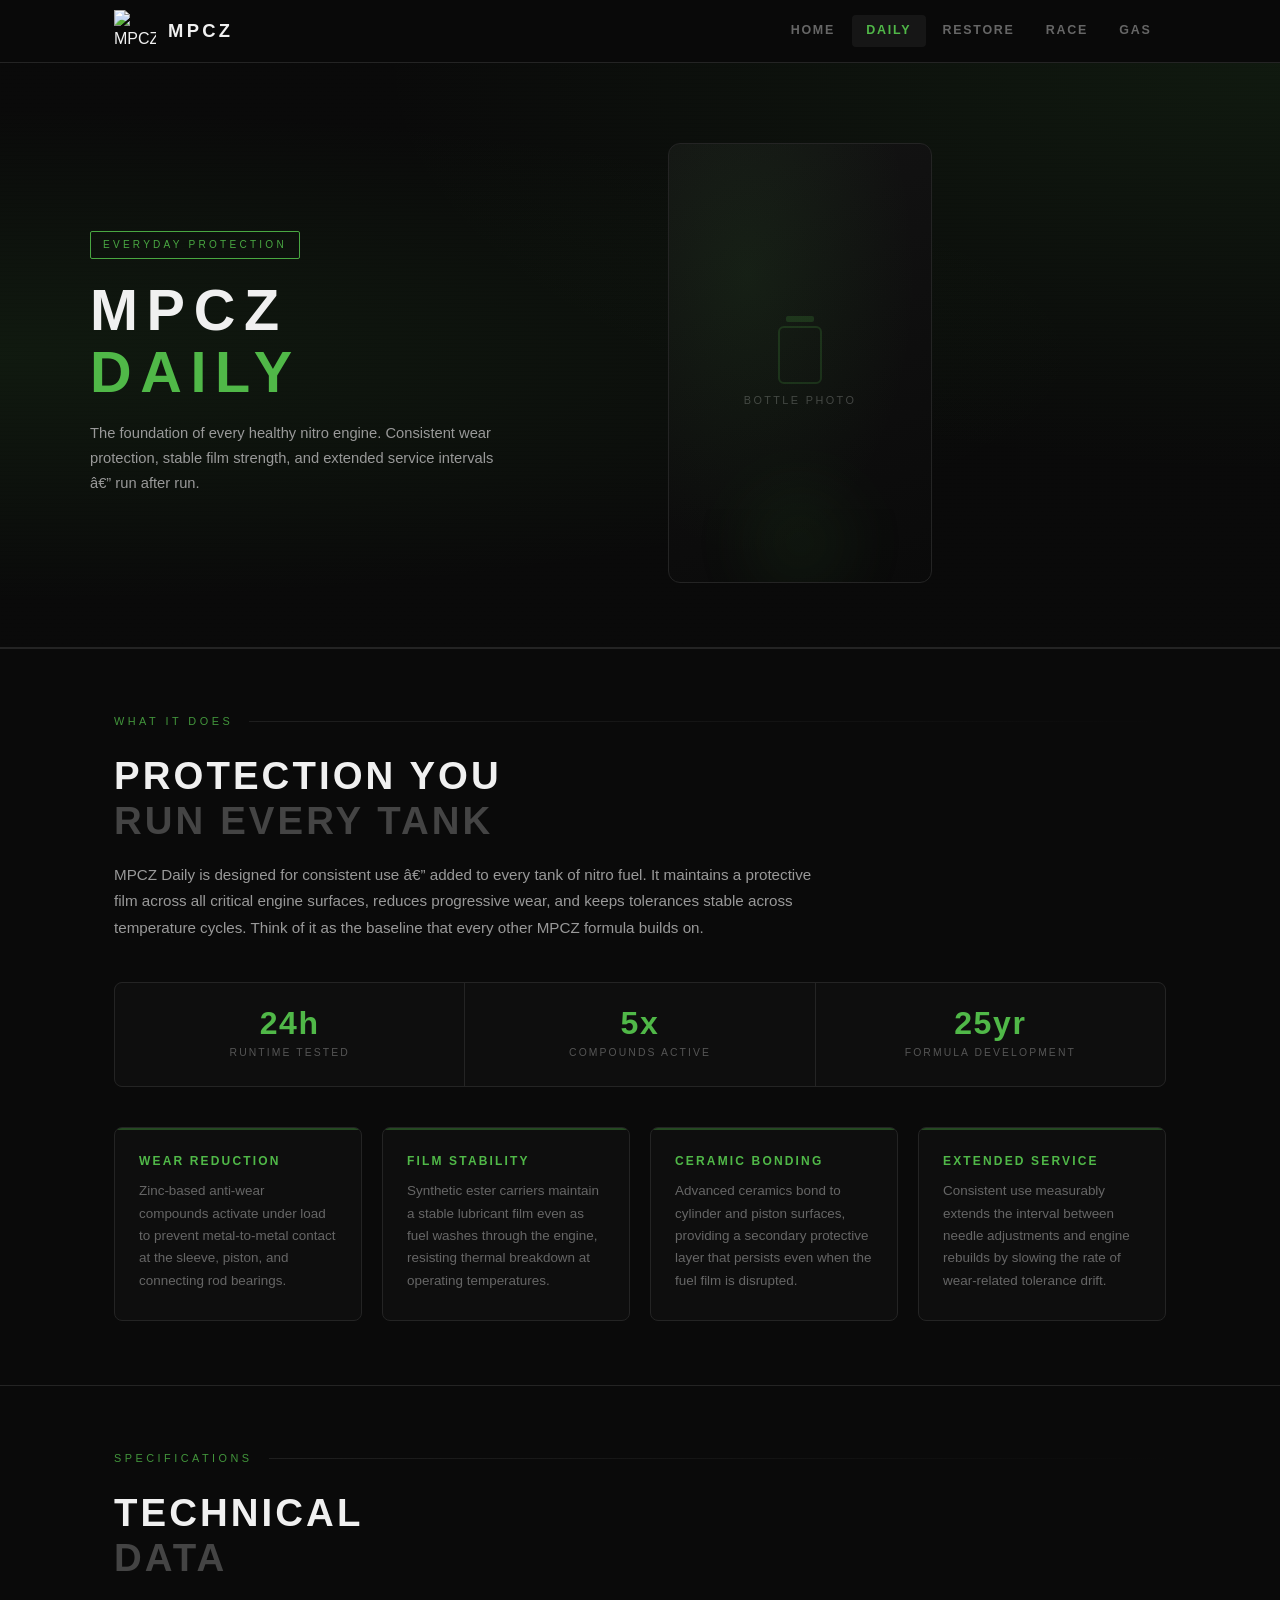
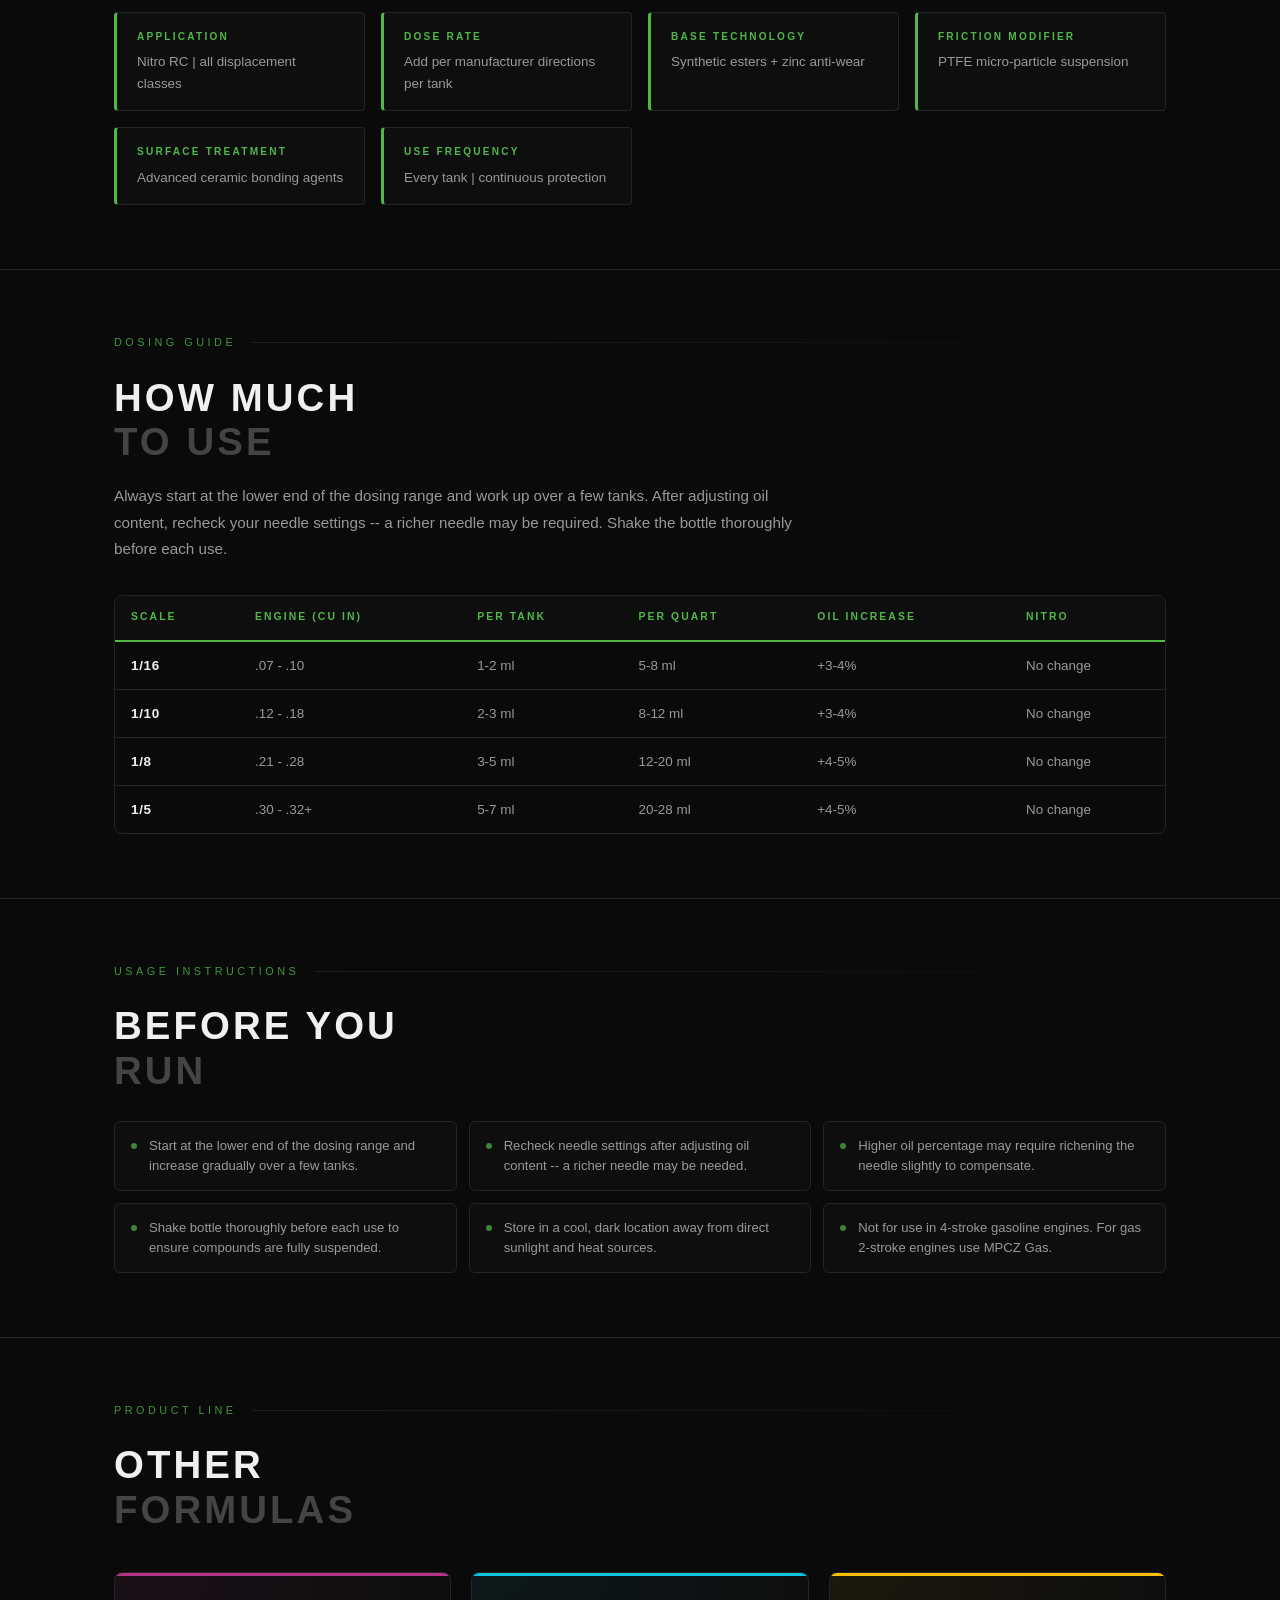
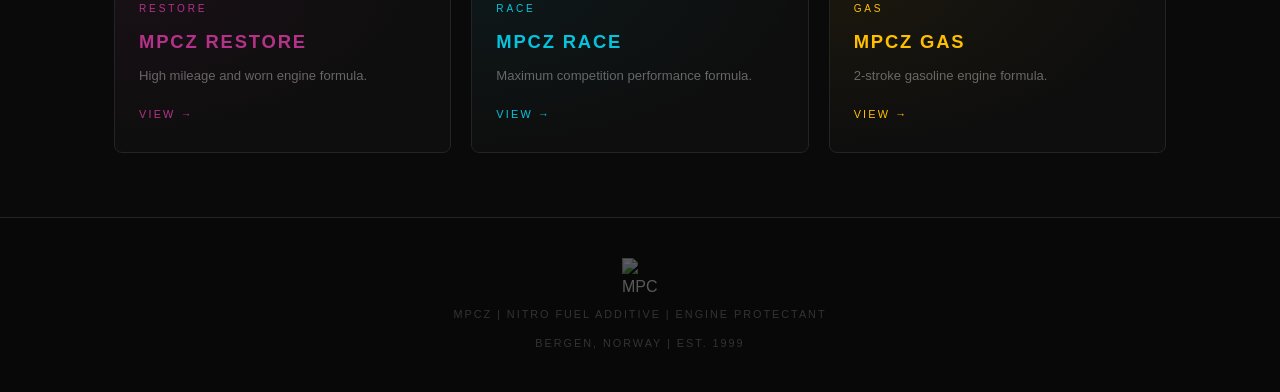
==== daily.html @ 6226c165 "Add files via upload" ====
﻿<!DOCTYPE html>
<html lang="en">
<head>
  <meta charset="UTF-8">
  <meta name="viewport" content="width=device-width, initial-scale=1.0">
  <title>MPCZ Daily | Everyday Engine Protection</title>
  <link rel="stylesheet" href="style.css">
  <style>
    :root {
      --accent: #50B848;
      --page-accent-glow: rgba(80,184,72,0.09);
    }
  </style>
</head>
<body>

<nav>
  <div class="nav-inner">
    <a class="nav-logo" href="index.html">
      <img src="logo.svg" alt="MPCZ Logo">
      <span>MPCZ</span>
    </a>
    <button class="hamburger" aria-label="Menu" onclick="this.nextElementSibling.classList.toggle('open')">
      <span></span><span></span><span></span>
    </button>
    <ul class="nav-links">
      <li><a href="index.html">Home</a></li>
      <li><a href="daily.html" class="active">Daily</a></li>
      <li><a href="restore.html">Restore</a></li>
      <li><a href="race.html">Race</a></li>
      <li><a href="gas.html">Gas</a></li>
    </ul>
  </div>
</nav>

<section class="product-hero">
  <div class="product-hero-inner">
    <div>
      <div class="product-badge">Everyday Protection</div>
      <h1>MPCZ<br><span class="name">Daily</span></h1>
      <p class="tagline">The foundation of every healthy nitro engine. Consistent wear protection, stable film strength, and extended service intervals â€” run after run.</p>
    </div>
    <div class="bottle-placeholder">
      <div class="bp-icon"></div>
      <span>Bottle Photo</span>
      <div class="bottle-glow"></div>
    </div>
  </div>
</section>

<hr class="divider">

<div class="section">
  <div class="section-title">What It Does</div>
  <h2>Protection You<br><span class="dim">Run Every Tank</span></h2>
  <p class="body-text">MPCZ Daily is designed for consistent use â€” added to every tank of nitro fuel. It maintains a protective film across all critical engine surfaces, reduces progressive wear, and keeps tolerances stable across temperature cycles. Think of it as the baseline that every other MPCZ formula builds on.</p>

  <div class="stat-row">
    <div class="stat-item">
      <div class="num">24h</div>
      <div class="label">Runtime Tested</div>
    </div>
    <div class="stat-item">
      <div class="num">5x</div>
      <div class="label">Compounds Active</div>
    </div>
    <div class="stat-item">
      <div class="num">25yr</div>
      <div class="label">Formula Development</div>
    </div>
  </div>

  <div class="feature-grid" style="margin-top:2.5rem">
    <div class="feature-item">
      <h4>Wear Reduction</h4>
      <p>Zinc-based anti-wear compounds activate under load to prevent metal-to-metal contact at the sleeve, piston, and connecting rod bearings.</p>
    </div>
    <div class="feature-item">
      <h4>Film Stability</h4>
      <p>Synthetic ester carriers maintain a stable lubricant film even as fuel washes through the engine, resisting thermal breakdown at operating temperatures.</p>
    </div>
    <div class="feature-item">
      <h4>Ceramic Bonding</h4>
      <p>Advanced ceramics bond to cylinder and piston surfaces, providing a secondary protective layer that persists even when the fuel film is disrupted.</p>
    </div>
    <div class="feature-item">
      <h4>Extended Service</h4>
      <p>Consistent use measurably extends the interval between needle adjustments and engine rebuilds by slowing the rate of wear-related tolerance drift.</p>
    </div>
  </div>
</div>

<hr class="divider">

<div class="section">
  <div class="section-title">Specifications</div>
  <h2>Technical<br><span class="dim">Data</span></h2>
  <ul class="specs-list">
    <li><strong>Application</strong>Nitro RC | all displacement classes</li>
    <li><strong>Dose Rate</strong>Add per manufacturer directions per tank</li>
    <li><strong>Base Technology</strong>Synthetic esters + zinc anti-wear</li>
    <li><strong>Friction Modifier</strong>PTFE micro-particle suspension</li>
    <li><strong>Surface Treatment</strong>Advanced ceramic bonding agents</li>
    <li><strong>Use Frequency</strong>Every tank | continuous protection</li>
  </ul>
</div>


<hr class="divider">

<!-- Dosing Guide -->
<div class="section">
  <div class="section-title">Dosing Guide</div>
  <h2>How Much<br><span class="dim">To Use</span></h2>
  <p class="body-text">Always start at the lower end of the dosing range and work up over a few tanks. After adjusting oil content, recheck your needle settings -- a richer needle may be required. Shake the bottle thoroughly before each use.</p>

  <div class="dose-table-wrap">
    <table class="dose-table">
      <thead>
        <tr>
          <th>Scale</th>
          <th>Engine (cu in)</th>
          <th>Per Tank</th>
          <th>Per Quart</th>
          <th>Oil Increase</th>
          <th>Nitro</th>
        </tr>
      </thead>
      <tbody>
        <tr><td>1/16</td><td>.07 - .10</td><td>1-2 ml</td><td>5-8 ml</td><td>+3-4%</td><td>No change</td></tr>
        <tr><td>1/10</td><td>.12 - .18</td><td>2-3 ml</td><td>8-12 ml</td><td>+3-4%</td><td>No change</td></tr>
        <tr><td>1/8</td><td>.21 - .28</td><td>3-5 ml</td><td>12-20 ml</td><td>+4-5%</td><td>No change</td></tr>
        <tr><td>1/5</td><td>.30 - .32+</td><td>5-7 ml</td><td>20-28 ml</td><td>+4-5%</td><td>No change</td></tr>
      </tbody>
    </table>
  </div>
</div>

<hr class="divider">

<!-- Usage Notes -->
<div class="section">
  <div class="section-title">Usage Instructions</div>
  <h2>Before You<br><span class="dim">Run</span></h2>
  <div class="usage-grid">
    <div class="usage-item">Start at the lower end of the dosing range and increase gradually over a few tanks.</div>
    <div class="usage-item">Recheck needle settings after adjusting oil content -- a richer needle may be needed.</div>
    <div class="usage-item">Higher oil percentage may require richening the needle slightly to compensate.</div>
    <div class="usage-item">Shake bottle thoroughly before each use to ensure compounds are fully suspended.</div>
    <div class="usage-item">Store in a cool, dark location away from direct sunlight and heat sources.</div>
    <div class="usage-item">Not for use in 4-stroke gasoline engines. For gas 2-stroke engines use MPCZ Gas.</div>
  </div>
</div>

<hr class="divider">

<div class="section">
  <div class="section-title">Product Line</div>
  <h2>Other<br><span class="dim">Formulas</span></h2>
  <div class="products-grid">
    <a class="product-card" href="restore.html" style="--card-accent:#B53289;--card-accent-glow:rgba(181,50,137,0.07);--card-accent-shadow:rgba(181,50,137,0.2)">
      <div class="product-tag">Restore</div>
      <h3>MPCZ Restore</h3>
      <p>High mileage and worn engine formula.</p>
      <div class="arrow">View &rarr;</div>
    </a>
    <a class="product-card" href="race.html" style="--card-accent:#05C3DD;--card-accent-glow:rgba(5,195,221,0.06);--card-accent-shadow:rgba(5,195,221,0.15)">
      <div class="product-tag">Race</div>
      <h3>MPCZ Race</h3>
      <p>Maximum competition performance formula.</p>
      <div class="arrow">View &rarr;</div>
    </a>
    <a class="product-card" href="gas.html" style="--card-accent:#FFBF00;--card-accent-glow:rgba(255,191,0,0.06);--card-accent-shadow:rgba(255,191,0,0.15)">
      <div class="product-tag">Gas</div>
      <h3>MPCZ Gas</h3>
      <p>2-stroke gasoline engine formula.</p>
      <div class="arrow">View &rarr;</div>
    </a>
  </div>
</div>

<footer>
  <div class="f-inner">
    <img src="logo.svg" alt="MPCZ">
    <p>MPCZ | Nitro Fuel Additive | Engine Protectant</p>
    <p>Bergen, Norway | Est. 1999</p>
  </div>
</footer>

</body>
</html>
---- style.css ----
/* MPCZ — Base Styles */
*, *::before, *::after { box-sizing: border-box; margin: 0; padding: 0; }

:root {
  --bg: #0a0a0a;
  --bg2: #111111;
  --bg3: #181818;
  --text: #f0f0f0;
  --muted: #999;
  --border: #242424;
  --accent: #f0f0f0;
}

html { scroll-behavior: smooth; }

body {
  background: var(--bg);
  color: var(--text);
  font-family: 'Arial', sans-serif;
  line-height: 1.6;
  min-height: 100vh;
}

/* NAV */
nav {
  background: rgba(10,10,10,0.95);
  border-bottom: 1px solid var(--border);
  position: sticky;
  top: 0;
  z-index: 100;
  backdrop-filter: blur(12px);
}
.nav-inner {
  max-width: 1100px;
  margin: 0 auto;
  padding: 0 1.5rem;
  display: flex;
  align-items: center;
  justify-content: space-between;
  height: 62px;
}
.nav-logo {
  display: flex;
  align-items: center;
  gap: 0.75rem;
  text-decoration: none;
  color: var(--text);
}
.nav-logo img { width: 42px; height: 42px; object-fit: contain; }
.nav-logo span {
  font-size: 1.15rem;
  font-weight: 900;
  letter-spacing: 0.18em;
  text-transform: uppercase;
}
.nav-links {
  display: flex;
  gap: 0.15rem;
  list-style: none;
}
.nav-links a {
  display: block;
  padding: 0.4rem 0.9rem;
  text-decoration: none;
  color: #666;
  font-size: 0.78rem;
  font-weight: 700;
  letter-spacing: 0.14em;
  text-transform: uppercase;
  border-radius: 4px;
  transition: color 0.2s, background 0.2s;
}
.nav-links a:hover { color: var(--text); background: #1a1a1a; }
.nav-links a.active { color: var(--accent) !important; background: rgba(255,255,255,0.05); }

/* Hamburger */
.hamburger {
  display: none;
  flex-direction: column;
  gap: 5px;
  cursor: pointer;
  background: none;
  border: none;
  padding: 0.5rem;
}
.hamburger span {
  display: block;
  width: 24px;
  height: 2px;
  background: var(--text);
  border-radius: 2px;
}

/* HERO */
.hero {
  display: flex;
  flex-direction: column;
  align-items: center;
  justify-content: center;
  text-align: center;
  padding: 6rem 1.5rem 5rem;
  position: relative;
  overflow: hidden;
}
.hero::before {
  content: '';
  position: absolute;
  inset: 0;
  background:
    radial-gradient(ellipse at 20% 50%, rgba(181,50,137,0.07) 0%, transparent 55%),
    radial-gradient(ellipse at 80% 50%, rgba(5,195,221,0.07) 0%, transparent 55%),
    radial-gradient(ellipse at 50% 100%, rgba(80,184,72,0.05) 0%, transparent 60%);
  pointer-events: none;
}
.hero-logo {
  width: 180px;
  height: 180px;
  object-fit: contain;
  margin-bottom: 2rem;
  filter: drop-shadow(0 0 30px rgba(181,50,137,0.3));
}
.hero h1 {
  font-size: clamp(2.2rem, 5vw, 3.8rem);
  font-weight: 900;
  letter-spacing: 0.2em;
  text-transform: uppercase;
  line-height: 1.1;
}
.hero h1 .accent { color: var(--accent); }
.hero p {
  max-width: 540px;
  margin-top: 1rem;
  color: var(--muted);
  font-size: 0.95rem;
  letter-spacing: 0.04em;
}
.hero-sub {
  margin-top: 0.5rem;
  font-size: 0.72rem;
  letter-spacing: 0.28em;
  text-transform: uppercase;
  color: #555;
}

/* SECTIONS */
.section {
  max-width: 1100px;
  margin: 0 auto;
  padding: 4rem 1.5rem;
}
.section-title {
  font-size: 0.68rem;
  letter-spacing: 0.32em;
  text-transform: uppercase;
  color: var(--accent);
  margin-bottom: 1.5rem;
  display: flex;
  align-items: center;
  gap: 1rem;
  opacity: 0.8;
}
.section-title::after {
  content: '';
  flex: 1;
  height: 1px;
  background: linear-gradient(to right, var(--border), transparent);
}
h2 {
  font-size: clamp(1.6rem, 3vw, 2.4rem);
  font-weight: 900;
  letter-spacing: 0.08em;
  text-transform: uppercase;
  line-height: 1.15;
}
h2 .dim { color: #444; }
.body-text {
  color: var(--muted);
  margin-top: 1.2rem;
  max-width: 700px;
  font-size: 0.95rem;
  line-height: 1.75;
}

/* BRAND STORY */
.story-grid {
  display: grid;
  grid-template-columns: 1fr 1fr;
  gap: 1.25rem;
  margin-top: 2.5rem;
}
.story-card {
  background: #0e0e0e;
  border: 1px solid var(--border);
  border-radius: 8px;
  padding: 1.75rem;
  position: relative;
  overflow: hidden;
}
.story-card::before {
  content: '';
  position: absolute;
  top: 0; left: 0; right: 0;
  height: 2px;
  background: linear-gradient(to right, var(--accent), transparent);
  opacity: 0.5;
}
.story-card h3 {
  font-size: 0.72rem;
  letter-spacing: 0.22em;
  text-transform: uppercase;
  color: var(--accent);
  margin-bottom: 0.85rem;
}
.story-card p {
  color: var(--muted);
  font-size: 0.88rem;
  line-height: 1.72;
}

/* STORY CARD — wide photo variant */
.story-card--wide {
  grid-column: 1 / -1;
}
.story-card--photo {
  display: flex;
  gap: 2rem;
  align-items: center;
  padding: 0;
  overflow: hidden;
}
.story-card--photo .story-card-text {
  flex: 1;
  padding: 1.75rem;
}
.story-card--photo .story-card-text h3 {
  font-size: 0.72rem;
  letter-spacing: 0.22em;
  text-transform: uppercase;
  color: var(--accent);
  margin-bottom: 0.85rem;
}
.story-card--photo .story-card-text p {
  color: var(--muted);
  font-size: 0.88rem;
  line-height: 1.72;
}
.story-card--photo .story-card-img {
  flex: 0 0 340px;
  max-width: 340px;
  align-self: stretch;
}
.story-card--photo .story-card-img img {
  width: 100%;
  height: 100%;
  object-fit: cover;
  display: block;
}
@media (max-width: 768px) {
  .story-card--photo {
    flex-direction: column;
  }
  .story-card--photo .story-card-img {
    flex: none;
    width: 100%;
    max-width: 100%;
    height: 220px;
  }
}

/* PRODUCTS GRID (home) */
.products-grid {
  display: grid;
  grid-template-columns: repeat(auto-fit, minmax(230px, 1fr));
  gap: 1.25rem;
  margin-top: 2.5rem;
}
.product-card {
  background: #0e0e0e;
  border: 1px solid var(--border);
  border-radius: 8px;
  padding: 1.75rem 1.5rem;
  text-decoration: none;
  color: var(--text);
  transition: border-color 0.25s, transform 0.25s, box-shadow 0.25s;
  display: block;
  position: relative;
  overflow: hidden;
}
.product-card::before {
  content: '';
  position: absolute;
  top: 0; left: 0; right: 0;
  height: 3px;
  background: var(--card-accent, #333);
  transition: height 0.2s;
}
.product-card::after {
  content: '';
  position: absolute;
  inset: 0;
  background: radial-gradient(ellipse at top left, var(--card-accent-glow, rgba(255,255,255,0.02)), transparent 70%);
  pointer-events: none;
}
.product-card:hover {
  transform: translateY(-4px);
  border-color: var(--card-accent, #333);
  box-shadow: 0 8px 32px var(--card-accent-shadow, rgba(0,0,0,0.5));
}
.product-card:hover::before { height: 4px; }
.product-tag {
  font-size: 0.63rem;
  letter-spacing: 0.28em;
  text-transform: uppercase;
  color: var(--card-accent, #888);
  margin-bottom: 0.6rem;
}
.product-card h3 {
  font-size: 1.15rem;
  font-weight: 900;
  letter-spacing: 0.1em;
  text-transform: uppercase;
  color: var(--card-accent, var(--text));
}
.product-card p {
  margin-top: 0.6rem;
  font-size: 0.82rem;
  color: #666;
  line-height: 1.58;
}
.product-card .arrow {
  margin-top: 1.25rem;
  font-size: 0.68rem;
  letter-spacing: 0.2em;
  text-transform: uppercase;
  color: var(--card-accent, #555);
}

/* TECH SPECS */
.specs-list {
  list-style: none;
  margin-top: 2rem;
  display: grid;
  grid-template-columns: repeat(auto-fit, minmax(200px, 1fr));
  gap: 1rem;
}
.specs-list li {
  background: #0e0e0e;
  border: 1px solid var(--border);
  border-left: 3px solid var(--accent);
  border-radius: 4px;
  padding: 1rem 1.25rem;
  font-size: 0.84rem;
  color: var(--muted);
  line-height: 1.6;
}
.specs-list li strong {
  display: block;
  font-size: 0.63rem;
  letter-spacing: 0.22em;
  text-transform: uppercase;
  color: var(--accent);
  margin-bottom: 0.4rem;
}

/* PRODUCT PAGE HERO */
.product-hero {
  padding: 5rem 1.5rem 4rem;
  position: relative;
  overflow: hidden;
  border-bottom: 1px solid var(--border);
}
.product-hero::before {
  content: '';
  position: absolute;
  inset: 0;
  background:
    radial-gradient(ellipse at 0% 50%, var(--page-accent-glow, rgba(255,255,255,0.03)) 0%, transparent 60%),
    radial-gradient(ellipse at 100% 0%, var(--page-accent-glow, rgba(255,255,255,0.02)) 0%, transparent 50%);
  pointer-events: none;
}
/* Horizontal scanline texture */
.product-hero::after {
  content: '';
  position: absolute;
  inset: 0;
  background-image: repeating-linear-gradient(
    0deg,
    transparent,
    transparent 3px,
    rgba(0,0,0,0.15) 3px,
    rgba(0,0,0,0.15) 4px
  );
  pointer-events: none;
  opacity: 0.4;
}
.product-hero-inner {
  max-width: 1100px;
  margin: 0 auto;
  display: grid;
  grid-template-columns: 1fr 1fr;
  gap: 3.5rem;
  align-items: center;
  position: relative;
  z-index: 1;
}
.product-badge {
  display: inline-block;
  font-size: 0.63rem;
  letter-spacing: 0.32em;
  text-transform: uppercase;
  color: var(--accent);
  border: 1px solid var(--accent);
  border-radius: 2px;
  padding: 0.3rem 0.75rem;
  margin-bottom: 1.25rem;
  opacity: 0.9;
}
.product-hero h1 {
  font-size: clamp(2.2rem, 4.5vw, 3.6rem);
  font-weight: 900;
  letter-spacing: 0.15em;
  text-transform: uppercase;
  line-height: 1.08;
}
.product-hero h1 .name { color: var(--accent); }
.product-hero .tagline {
  margin-top: 1.1rem;
  font-size: 0.92rem;
  color: var(--muted);
  max-width: 420px;
  line-height: 1.7;
}

/* BOTTLE PLACEHOLDER */
.bottle-placeholder {
  aspect-ratio: 3/5;
  max-height: 440px;
  background: linear-gradient(160deg, #131313 0%, #0a0a0a 100%);
  border: 1px solid var(--border);
  border-radius: 12px;
  display: flex;
  flex-direction: column;
  align-items: center;
  justify-content: center;
  gap: 0.75rem;
  color: #444;
  font-size: 0.68rem;
  letter-spacing: 0.22em;
  text-transform: uppercase;
  position: relative;
  overflow: hidden;
}
.bottle-placeholder::before {
  content: '';
  position: absolute;
  inset: 0;
  background: radial-gradient(ellipse at 30% 30%, var(--page-accent-glow, rgba(255,255,255,0.03)), transparent 65%);
}
.bottle-placeholder .bp-icon {
  width: 64px;
  height: 64px;
  opacity: 0.18;
  position: relative;
}
.bottle-placeholder .bp-icon::before {
  content: '';
  display: block;
  width: 28px;
  height: 6px;
  background: var(--accent);
  border-radius: 2px;
  margin: 0 auto 4px;
}
.bottle-placeholder .bp-icon::after {
  content: '';
  display: block;
  width: 44px;
  height: 58px;
  border: 2px solid var(--accent);
  border-radius: 6px;
  margin: 0 auto;
}
.bottle-glow {
  position: absolute;
  bottom: -20px;
  left: 50%;
  transform: translateX(-50%);
  width: 120px;
  height: 120px;
  border-radius: 50%;
  background: var(--accent);
  opacity: 0.06;
  filter: blur(30px);
}

/* FEATURE GRID */
.feature-grid {
  display: grid;
  grid-template-columns: repeat(auto-fit, minmax(240px, 1fr));
  gap: 1.25rem;
  margin-top: 2rem;
}
.feature-item {
  background: #0e0e0e;
  border: 1px solid var(--border);
  border-radius: 8px;
  padding: 1.5rem 1.5rem 1.75rem;
  position: relative;
  overflow: hidden;
  transition: border-color 0.2s;
}
.feature-item:hover { border-color: var(--accent); }
.feature-item::before {
  content: '';
  position: absolute;
  top: 0; left: 0; right: 0;
  height: 2px;
  background: var(--accent);
  opacity: 0.35;
}
.feature-item h4 {
  font-size: 0.75rem;
  font-weight: 700;
  letter-spacing: 0.18em;
  text-transform: uppercase;
  margin-bottom: 0.6rem;
  color: var(--accent);
}
.feature-item p {
  font-size: 0.84rem;
  color: #666;
  line-height: 1.66;
}

/* STAT ROW */
.stat-row {
  display: grid;
  grid-template-columns: repeat(3, 1fr);
  gap: 1px;
  background: var(--border);
  border: 1px solid var(--border);
  border-radius: 8px;
  overflow: hidden;
  margin-top: 2.5rem;
}
.stat-item {
  background: #0e0e0e;
  padding: 1.5rem;
  text-align: center;
}
.stat-item .num {
  font-size: 2rem;
  font-weight: 900;
  letter-spacing: 0.05em;
  color: var(--accent);
  line-height: 1;
}
.stat-item .label {
  font-size: 0.65rem;
  letter-spacing: 0.2em;
  text-transform: uppercase;
  color: #555;
  margin-top: 0.4rem;
}

/* DOSING TABLE */
.dose-table-wrap {
  overflow-x: auto;
  margin-top: 2rem;
  border: 1px solid var(--border);
  border-radius: 8px;
}
.dose-table {
  width: 100%;
  border-collapse: collapse;
  font-size: 0.84rem;
  min-width: 520px;
}
.dose-table thead tr {
  background: #0e0e0e;
  border-bottom: 2px solid var(--accent);
}
.dose-table thead th {
  padding: 0.85rem 1rem;
  text-align: left;
  font-size: 0.65rem;
  letter-spacing: 0.2em;
  text-transform: uppercase;
  color: var(--accent);
  font-weight: 700;
  white-space: nowrap;
}
.dose-table tbody tr {
  border-bottom: 1px solid var(--border);
  transition: background 0.15s;
}
.dose-table tbody tr:last-child { border-bottom: none; }
.dose-table tbody tr:hover { background: #111; }
.dose-table tbody td {
  padding: 0.8rem 1rem;
  color: var(--muted);
  white-space: nowrap;
}
.dose-table tbody td:first-child {
  color: var(--text);
  font-weight: 700;
  letter-spacing: 0.05em;
}
.dose-table .tag-pill {
  display: inline-block;
  font-size: 0.63rem;
  letter-spacing: 0.15em;
  text-transform: uppercase;
  padding: 0.15rem 0.5rem;
  border-radius: 2px;
  border: 1px solid currentColor;
  color: var(--accent);
  opacity: 0.8;
}

/* USAGE NOTES */
.usage-grid {
  display: grid;
  grid-template-columns: repeat(auto-fit, minmax(260px, 1fr));
  gap: 0.75rem;
  margin-top: 1.75rem;
}
.usage-item {
  display: flex;
  align-items: flex-start;
  gap: 0.75rem;
  background: #0e0e0e;
  border: 1px solid var(--border);
  border-radius: 6px;
  padding: 0.9rem 1rem;
  font-size: 0.82rem;
  color: var(--muted);
  line-height: 1.5;
}
.usage-item::before {
  content: '';
  display: block;
  width: 6px;
  height: 6px;
  min-width: 6px;
  border-radius: 50%;
  background: var(--accent);
  margin-top: 0.4rem;
  opacity: 0.7;
}

/* DIVIDER */
.divider {
  border: none;
  border-top: 1px solid var(--border);
  margin: 0;
}

/* FOOTER */
footer {
  border-top: 1px solid var(--border);
  padding: 2.5rem 1.5rem;
  text-align: center;
  background: #080808;
}
footer .f-inner {
  max-width: 1100px;
  margin: 0 auto;
  display: flex;
  flex-direction: column;
  align-items: center;
  gap: 0.75rem;
}
footer img { width: 36px; height: 36px; object-fit: contain; opacity: 0.35; }
footer p {
  font-size: 0.68rem;
  letter-spacing: 0.18em;
  text-transform: uppercase;
  color: #333;
}

/* RESPONSIVE */
@media (max-width: 768px) {
  .hamburger { display: flex; }
  .nav-links {
    display: none;
    position: absolute;
    top: 62px;
    left: 0; right: 0;
    background: rgba(10,10,10,0.98);
    border-bottom: 1px solid var(--border);
    flex-direction: column;
    padding: 1rem;
    gap: 0.25rem;
  }
  .nav-links.open { display: flex; }
  .nav-links a { padding: 0.7rem 1rem; }
  .story-grid { grid-template-columns: 1fr; }
  .product-hero-inner { grid-template-columns: 1fr; }
  .bottle-placeholder { max-height: 260px; order: -1; aspect-ratio: 2/1; }
  .stat-row { grid-template-columns: 1fr; }
}
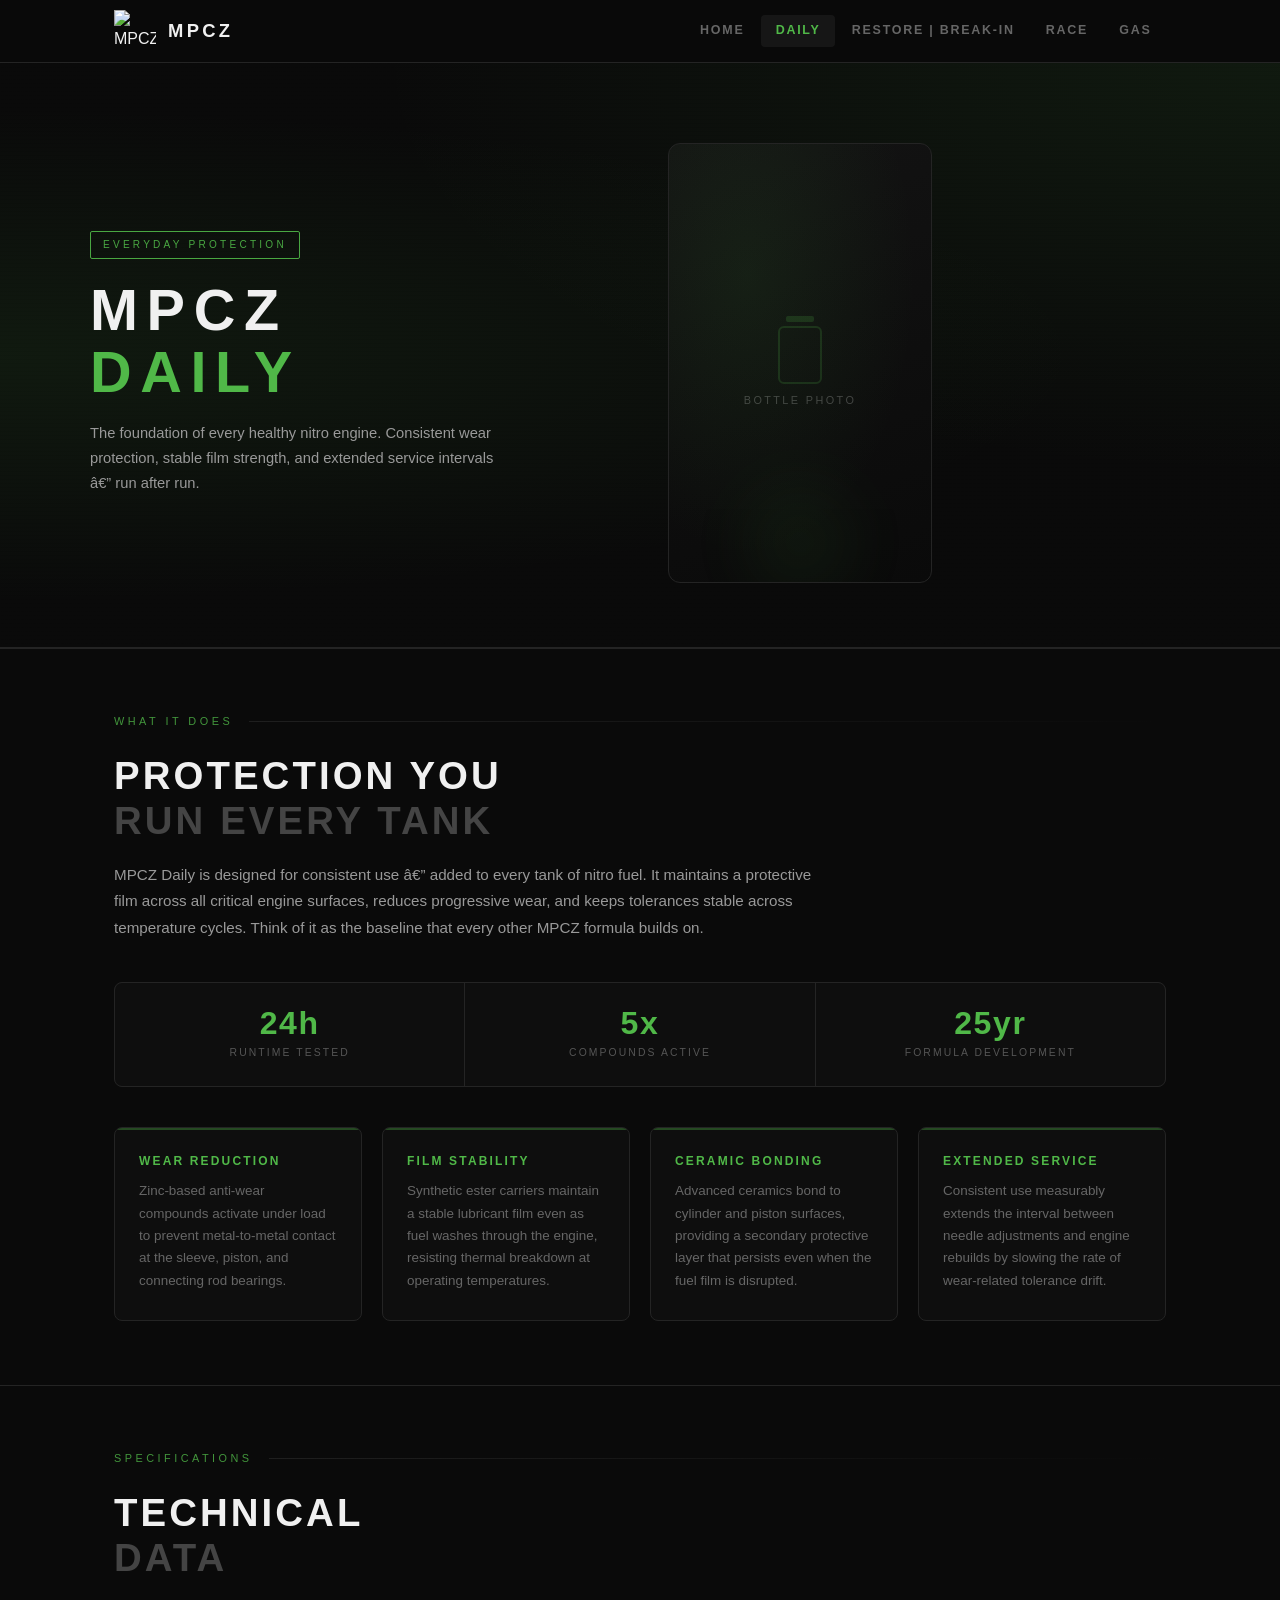
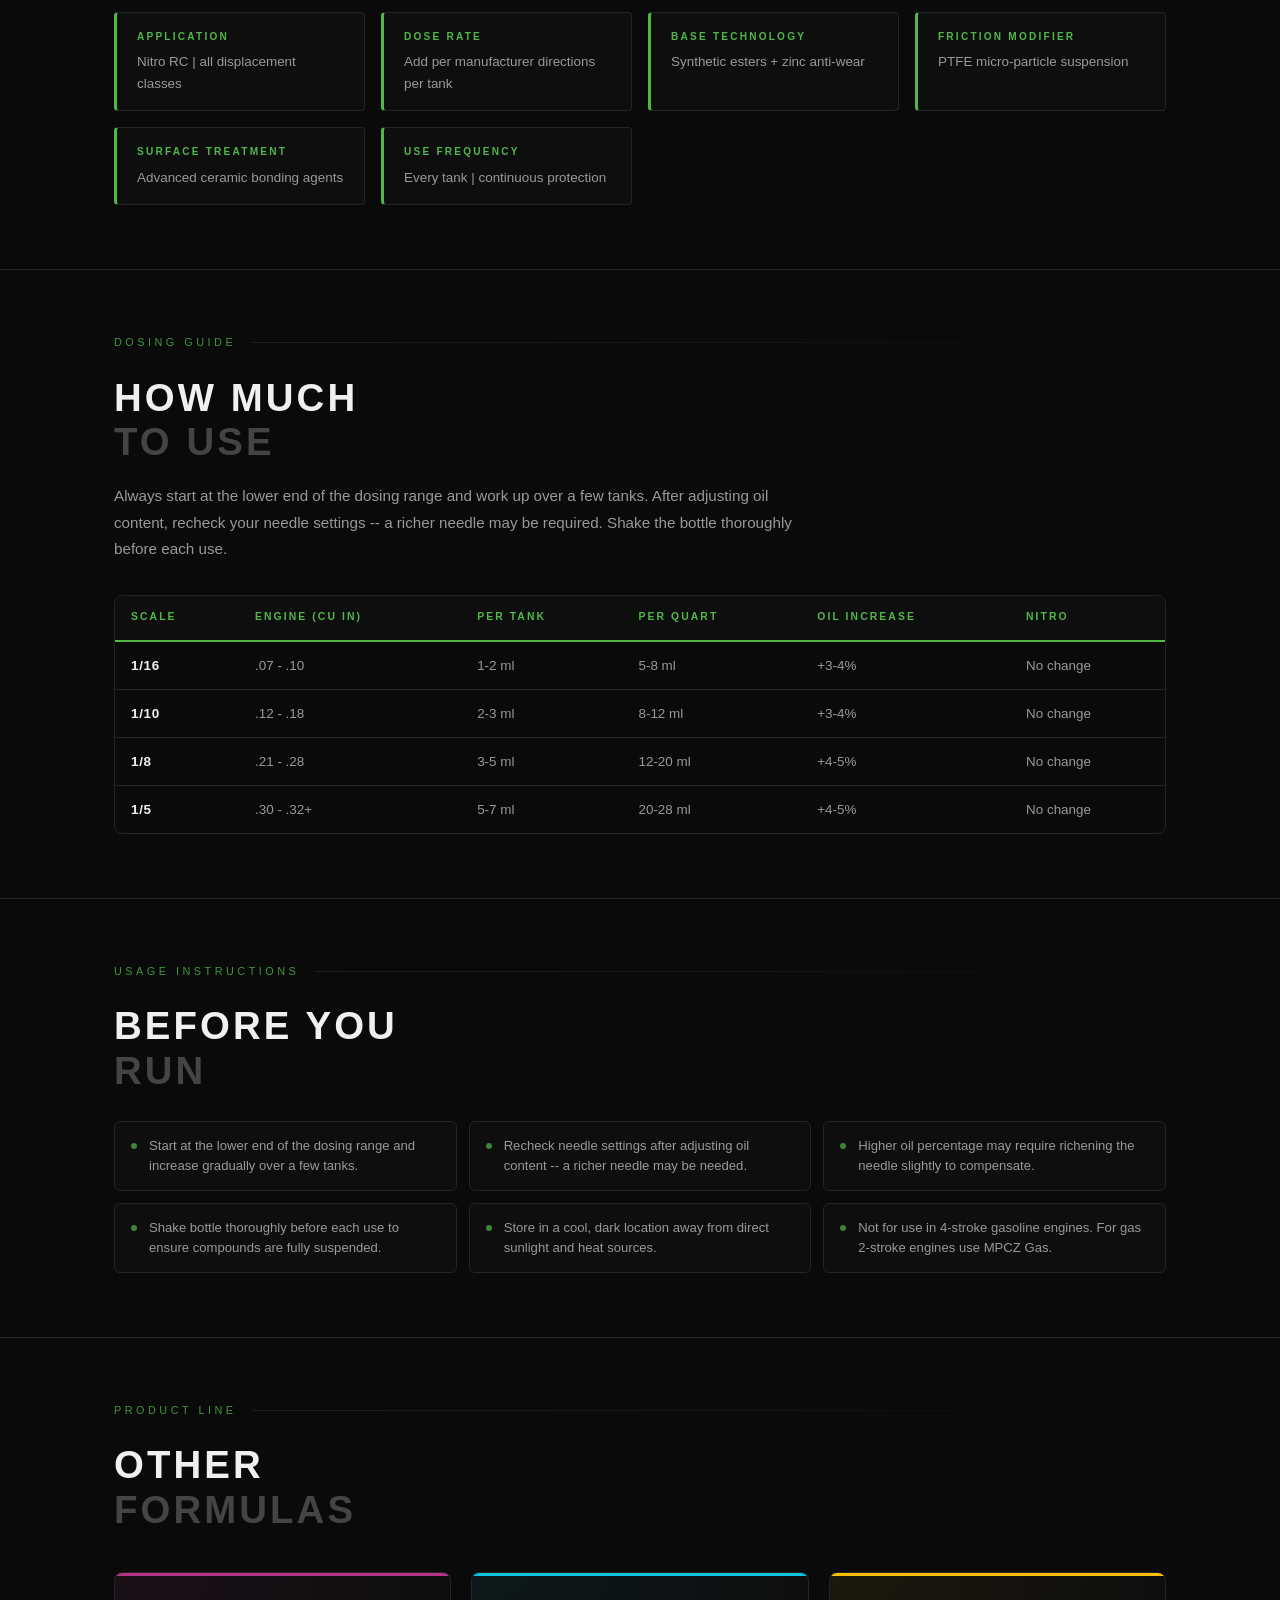
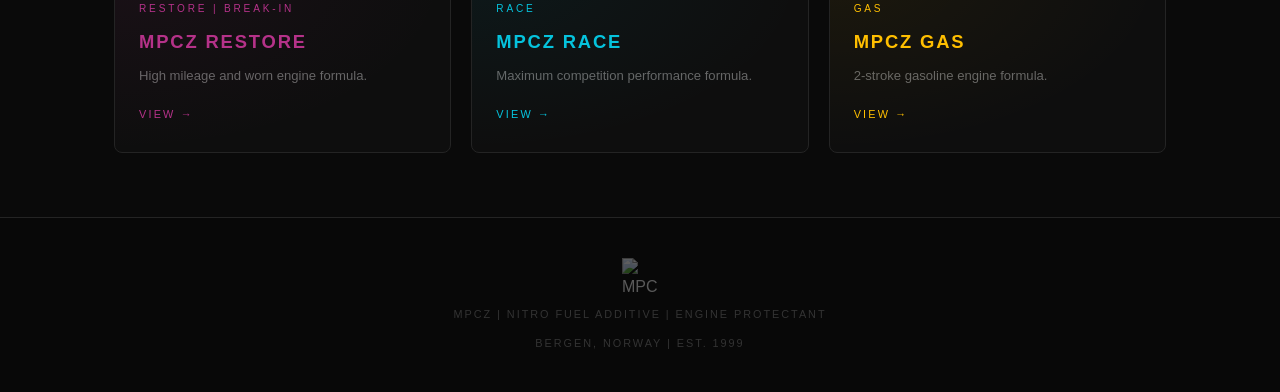
==== commit 83603dac: "Add files via upload" ====
--- a/daily.html
+++ b/daily.html
@@ -26,7 +26,7 @@
     <ul class="nav-links">
       <li><a href="index.html">Home</a></li>
       <li><a href="daily.html" class="active">Daily</a></li>
-      <li><a href="restore.html">Restore</a></li>
+      <li><a href="restore.html">Restore | Break-In</a></li>
       <li><a href="race.html">Race</a></li>
       <li><a href="gas.html">Gas</a></li>
     </ul>
@@ -159,7 +159,7 @@
   <h2>Other<br><span class="dim">Formulas</span></h2>
   <div class="products-grid">
     <a class="product-card" href="restore.html" style="--card-accent:#B53289;--card-accent-glow:rgba(181,50,137,0.07);--card-accent-shadow:rgba(181,50,137,0.2)">
-      <div class="product-tag">Restore</div>
+      <div class="product-tag">Restore | Break-In</div>
       <h3>MPCZ Restore</h3>
       <p>High mileage and worn engine formula.</p>
       <div class="arrow">View &rarr;</div>
@@ -189,6 +189,6 @@
 
 </body>
 </html>
-
-
-
+
+
+
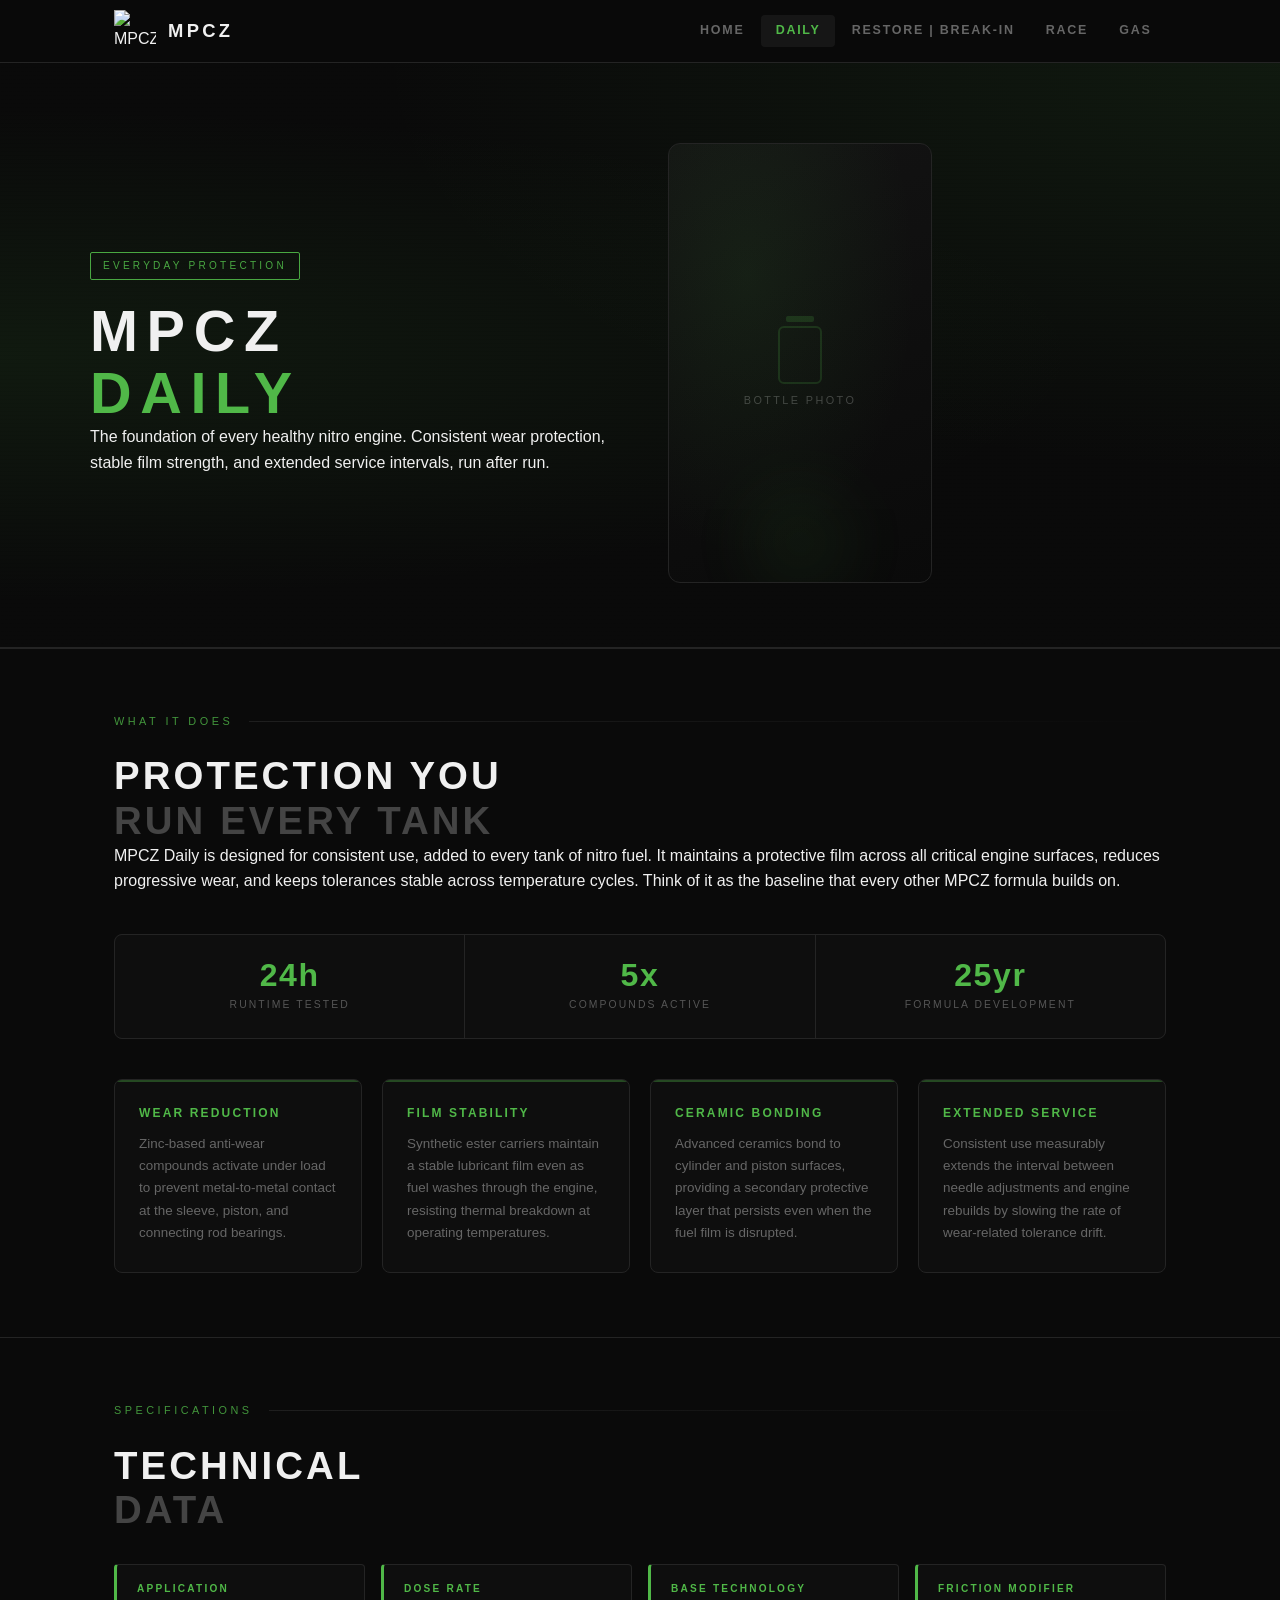
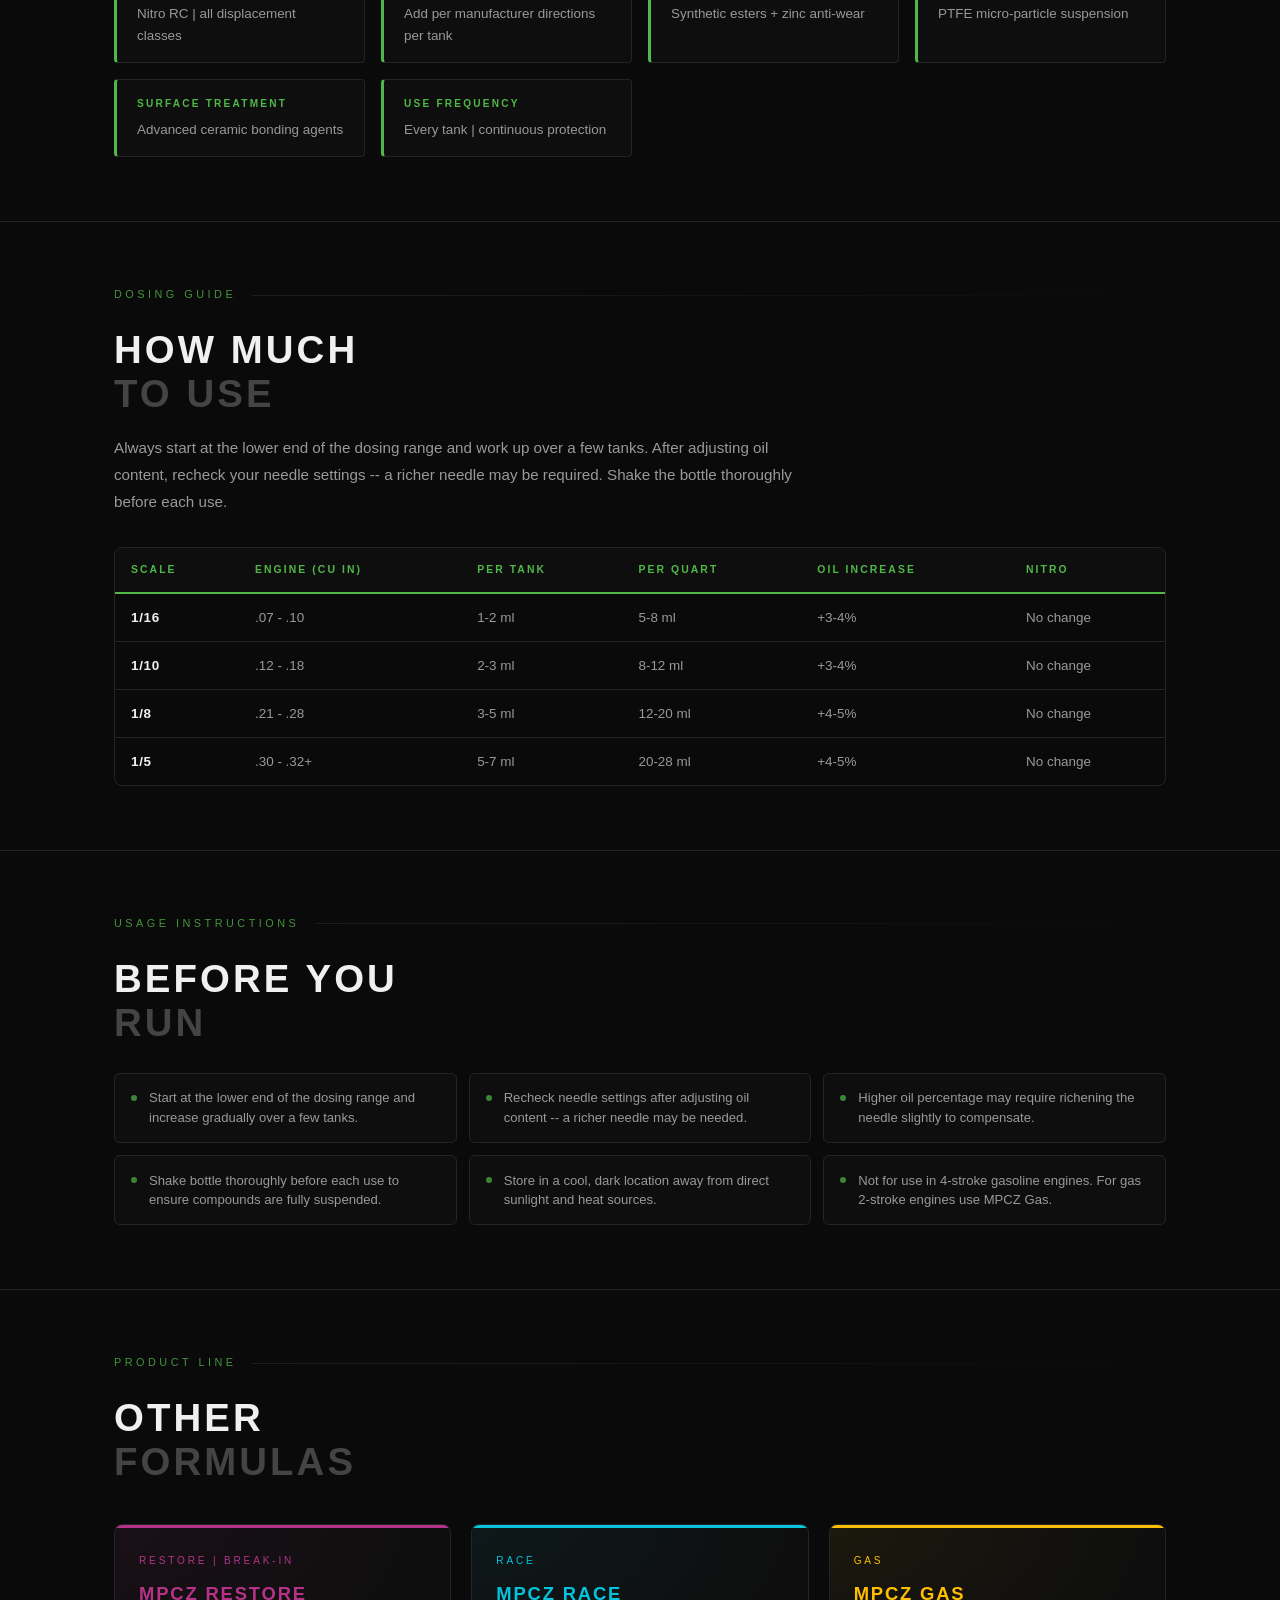
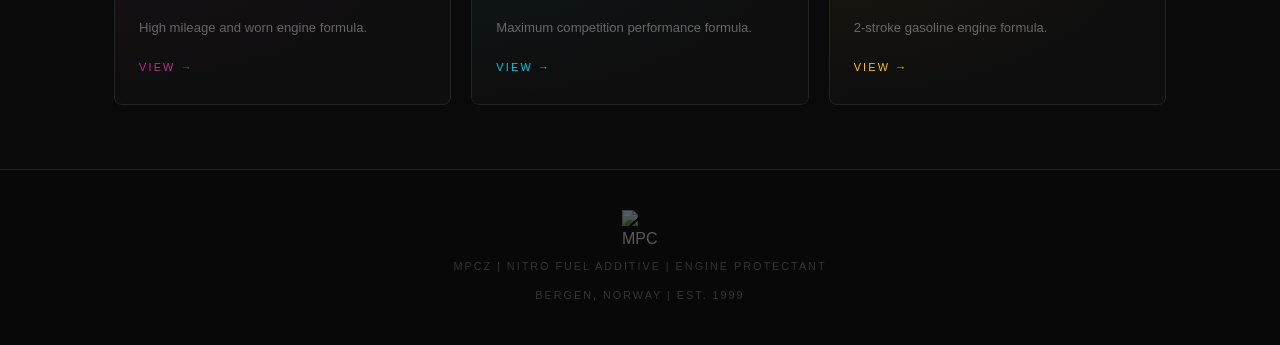
==== commit b368d3ee: "Add files via upload" ====
--- a/daily.html
+++ b/daily.html
@@ -38,7 +38,7 @@
     <div>
       <div class="product-badge">Everyday Protection</div>
       <h1>MPCZ<br><span class="name">Daily</span></h1>
-      <p class="tagline">The foundation of every healthy nitro engine. Consistent wear protection, stable film strength, and extended service intervals â€” run after run.</p>
+      <p class=”tagline”>The foundation of every healthy nitro engine. Consistent wear protection, stable film strength, and extended service intervals, run after run.</p>
     </div>
     <div class="bottle-placeholder">
       <div class="bp-icon"></div>
@@ -53,7 +53,7 @@
 <div class="section">
   <div class="section-title">What It Does</div>
   <h2>Protection You<br><span class="dim">Run Every Tank</span></h2>
-  <p class="body-text">MPCZ Daily is designed for consistent use â€” added to every tank of nitro fuel. It maintains a protective film across all critical engine surfaces, reduces progressive wear, and keeps tolerances stable across temperature cycles. Think of it as the baseline that every other MPCZ formula builds on.</p>
+  <p class=”body-text”>MPCZ Daily is designed for consistent use, added to every tank of nitro fuel. It maintains a protective film across all critical engine surfaces, reduces progressive wear, and keeps tolerances stable across temperature cycles. Think of it as the baseline that every other MPCZ formula builds on.</p>
 
   <div class="stat-row">
     <div class="stat-item">
--- a/style.css
+++ b/style.css
@@ -263,7 +263,14 @@
     flex: none;
     width: 100%;
     max-width: 100%;
-    height: 220px;
+    height: auto;
+    aspect-ratio: 16 / 9;
+  }
+  .story-card--photo .story-card-img img {
+    width: 100%;
+    height: 100%;
+    object-fit: cover;
+    object-position: center;
   }
 }
 
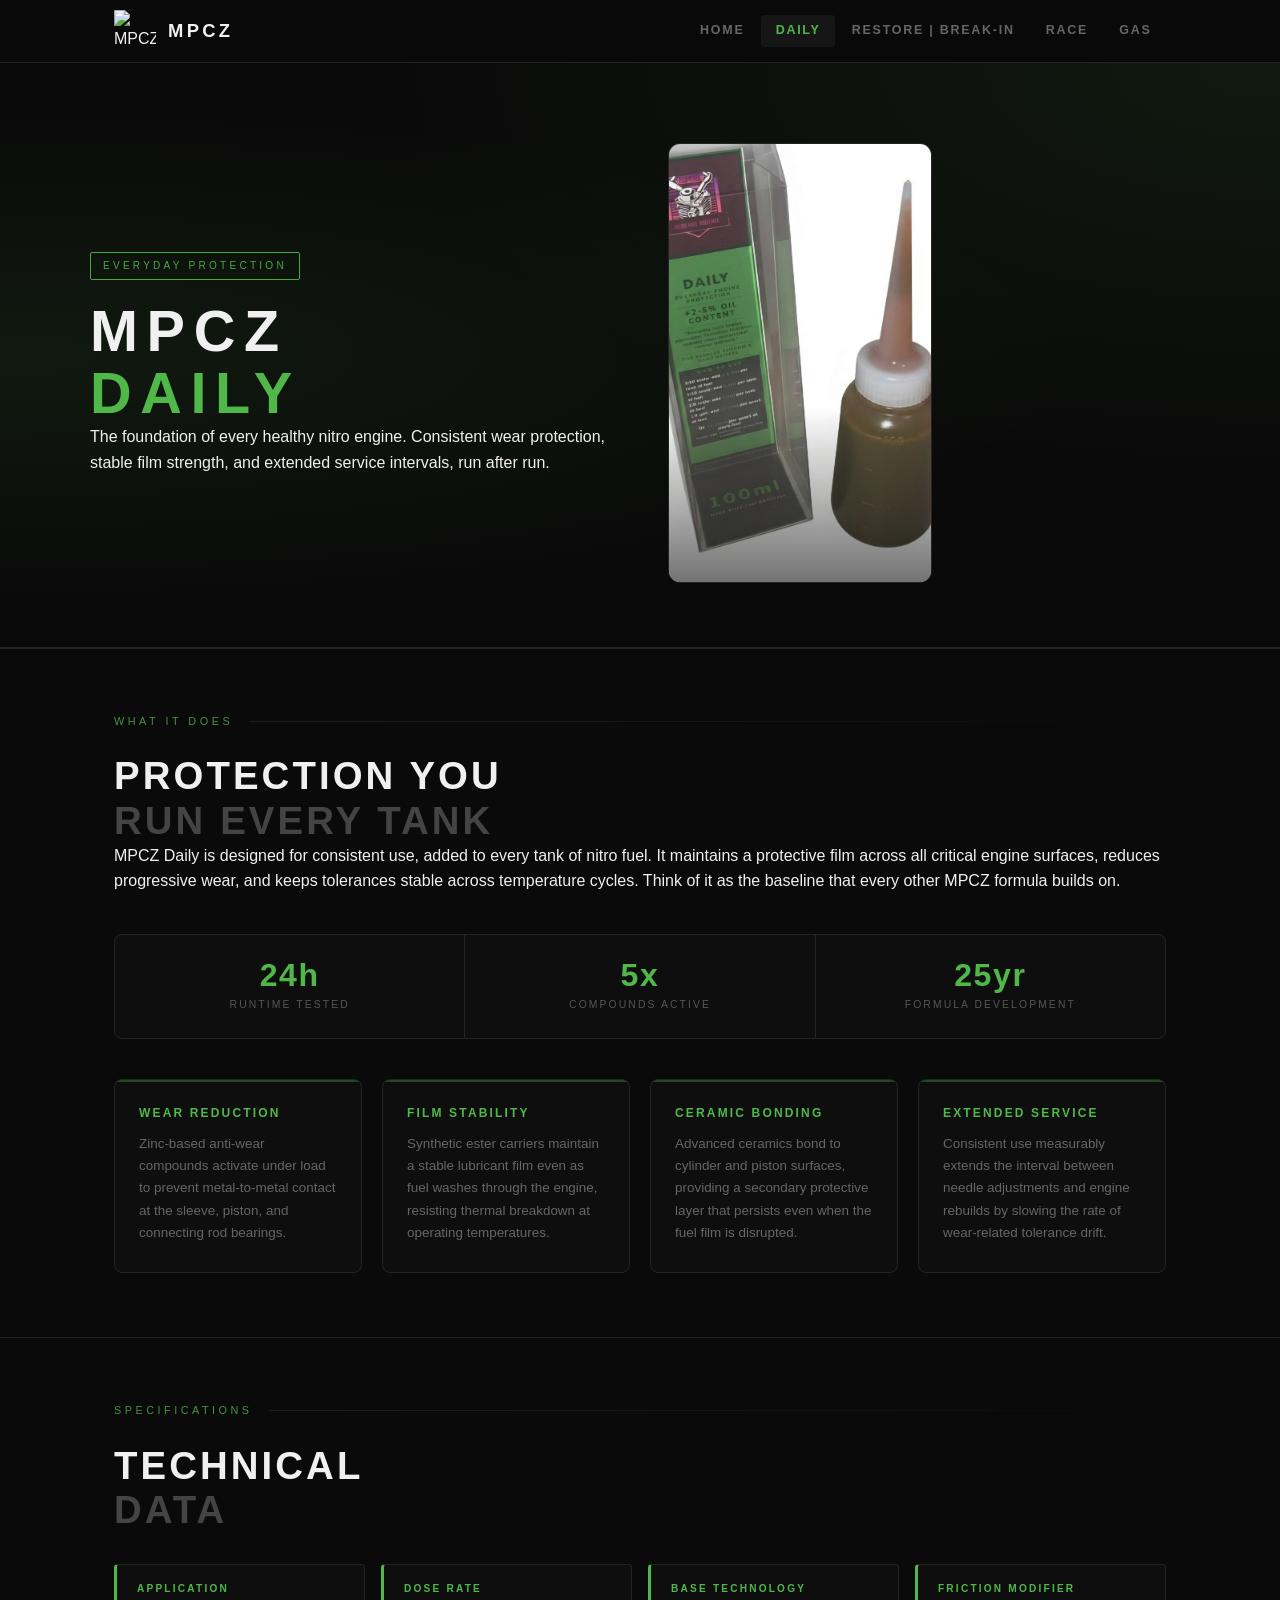
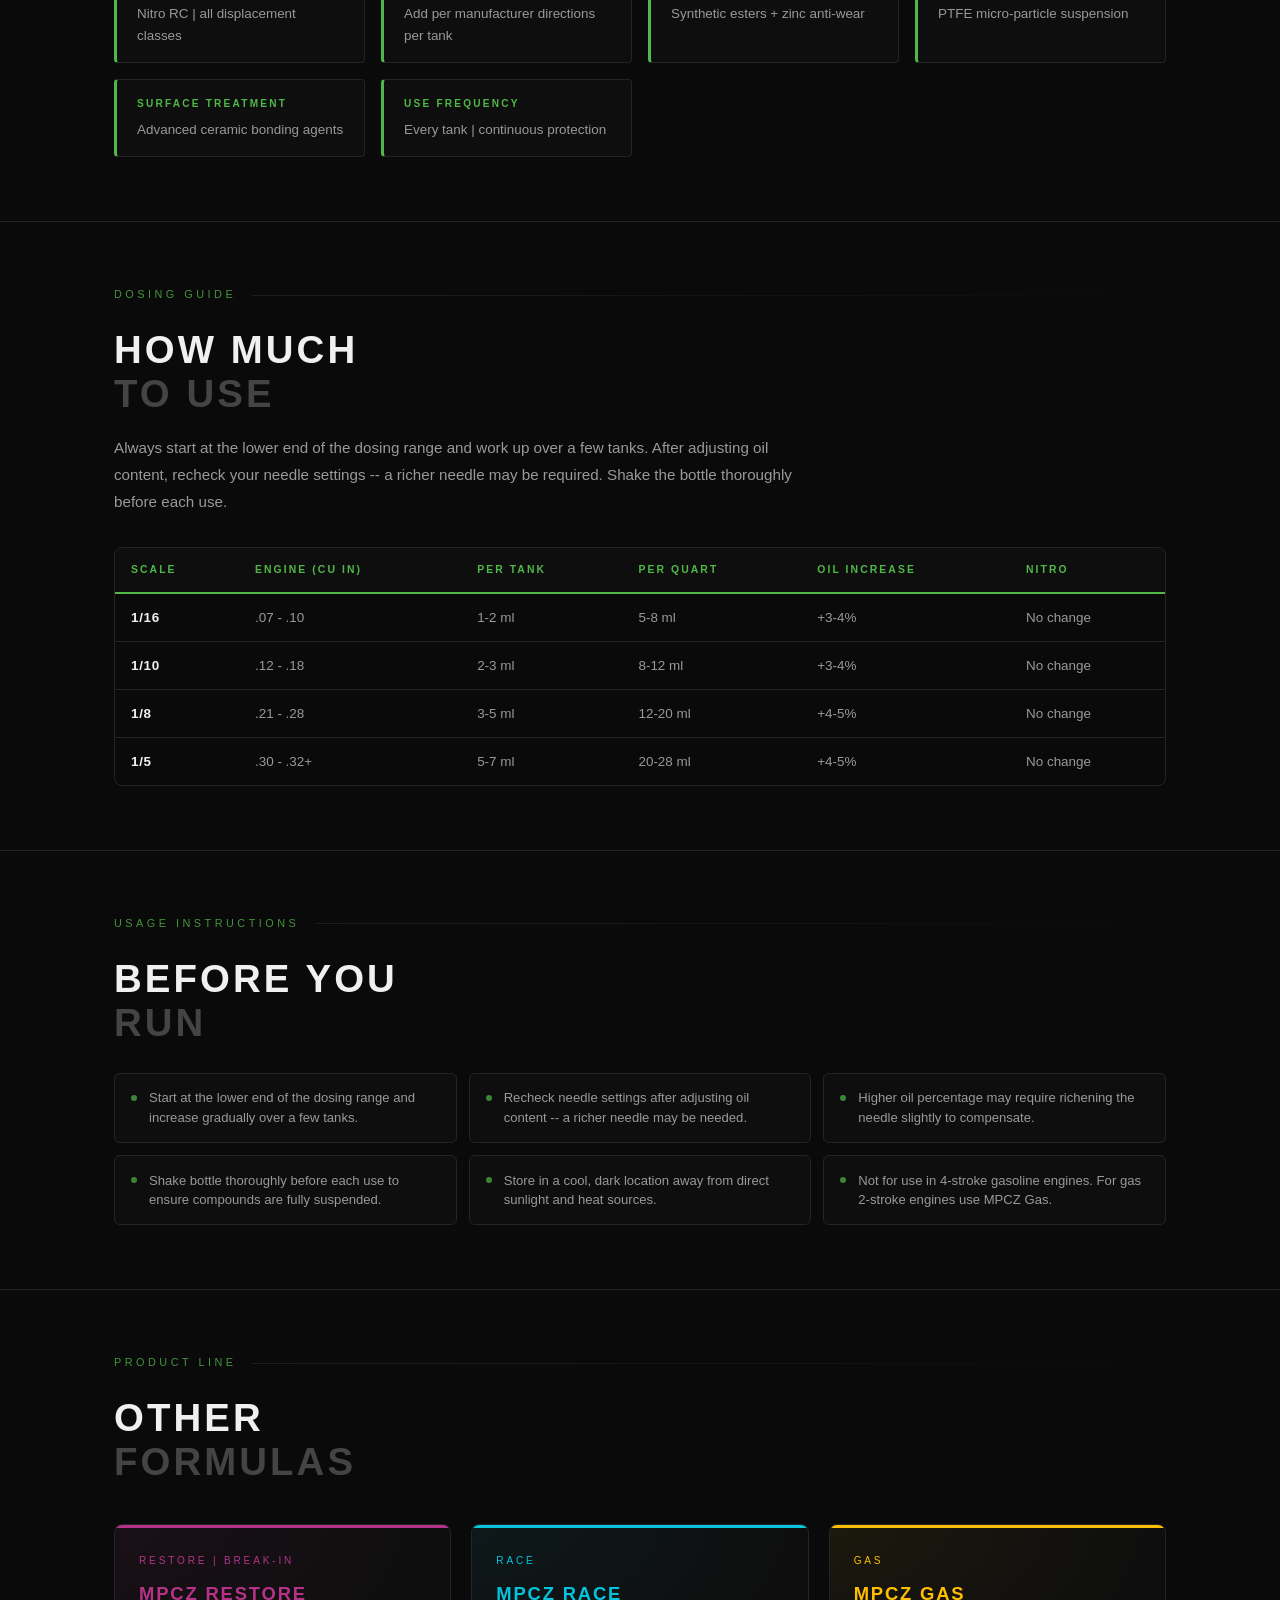
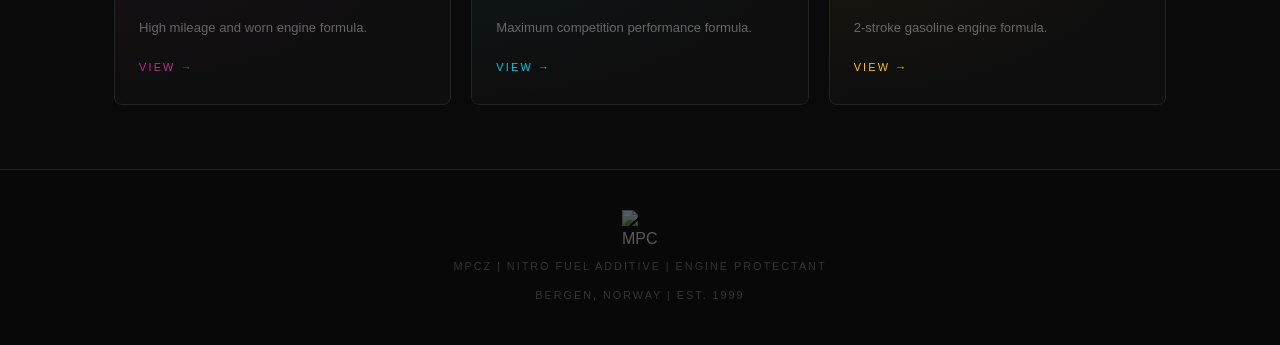
==== commit 8a625bf6: "Add files via upload" ====
--- a/daily.html
+++ b/daily.html
@@ -40,10 +40,8 @@
       <h1>MPCZ<br><span class="name">Daily</span></h1>
       <p class=”tagline”>The foundation of every healthy nitro engine. Consistent wear protection, stable film strength, and extended service intervals, run after run.</p>
     </div>
-    <div class="bottle-placeholder">
-      <div class="bp-icon"></div>
-      <span>Bottle Photo</span>
-      <div class="bottle-glow"></div>
+    <div class="bottle-placeholder has-photo">
+      <img src="dailyy.jpg" alt="MPCZ bottle photo">
     </div>
   </div>
 </section>
@@ -192,3 +190,4 @@
 
 
 
+
--- a/style.css
+++ b/style.css
@@ -498,6 +498,78 @@
   background: var(--accent);
   opacity: 0.06;
   filter: blur(30px);
+}
+
+/* Real product photo variant */
+.bottle-placeholder.has-photo {
+  padding: 0;
+}
+.bottle-placeholder.has-photo img {
+  position: relative;
+  z-index: 1;
+  width: 100%;
+  height: 100%;
+  object-fit: cover;
+  display: block;
+}
+.bottle-placeholder.has-photo::after {
+  content: '';
+  position: absolute;
+  inset: 0;
+  z-index: 2;
+  background: linear-gradient(180deg, transparent 60%, rgba(0,0,0,0.55) 100%);
+  pointer-events: none;
+}
+
+/* Story / content photos */
+.story-photo {
+  margin-top: 1.5rem;
+  border-radius: 8px;
+  overflow: hidden;
+  border: 1px solid var(--border);
+  aspect-ratio: 16/9;
+  position: relative;
+}
+.story-photo img {
+  width: 100%;
+  height: 100%;
+  object-fit: cover;
+  display: block;
+}
+
+/* Full-width story cards with photo */
+.story-card--wide {
+  grid-column: 1 / -1;
+  display: grid;
+  grid-template-columns: 1fr 1fr;
+  gap: 1.5rem;
+  align-items: center;
+  padding: 0;
+  overflow: hidden;
+}
+.story-card--photo .story-card-text {
+  padding: 1.75rem;
+}
+.story-card--photo .story-card-img {
+  height: 100%;
+  min-height: 220px;
+  position: relative;
+  overflow: hidden;
+}
+.story-card--photo .story-card-img img {
+  width: 100%;
+  height: 100%;
+  object-fit: cover;
+  display: block;
+}
+@media (max-width: 768px) {
+  .story-card--wide {
+    grid-template-columns: 1fr;
+  }
+  .story-card--photo .story-card-img {
+    min-height: 200px;
+    order: -1;
+  }
 }
 
 /* FEATURE GRID */
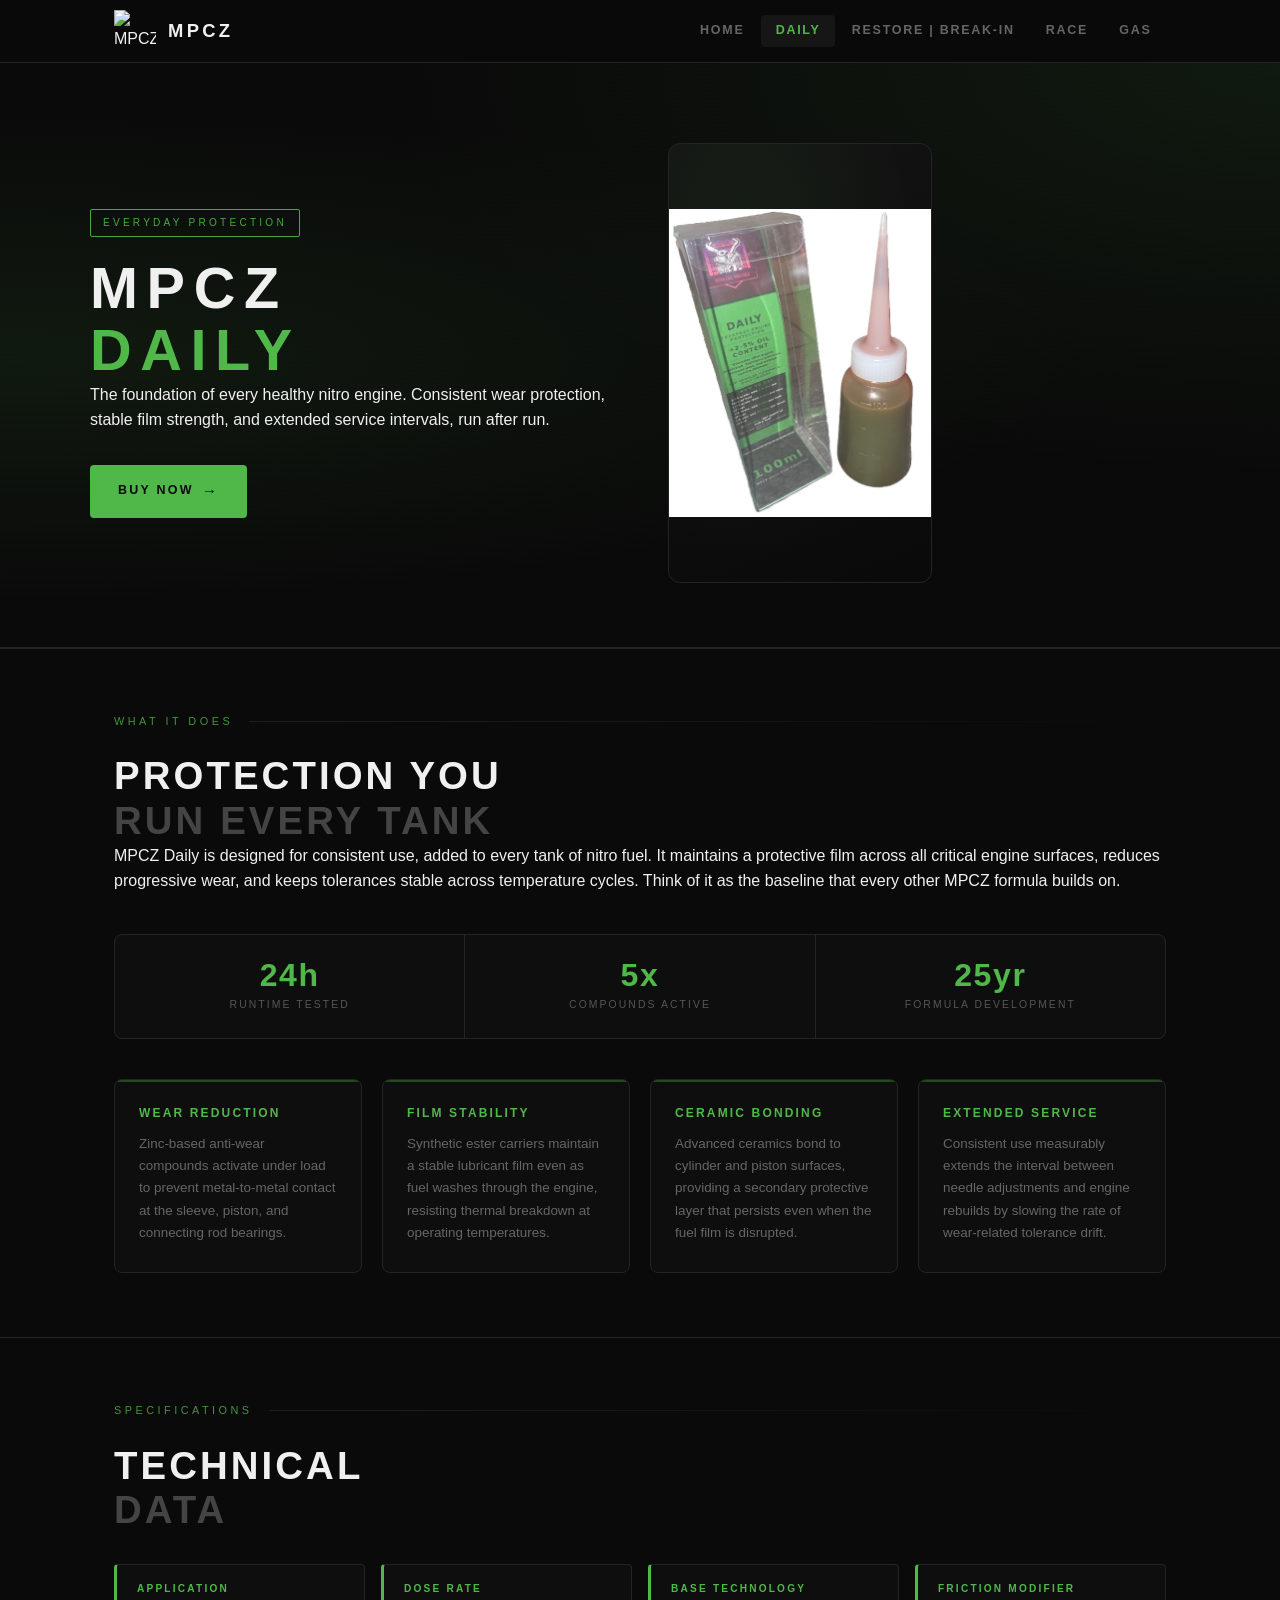
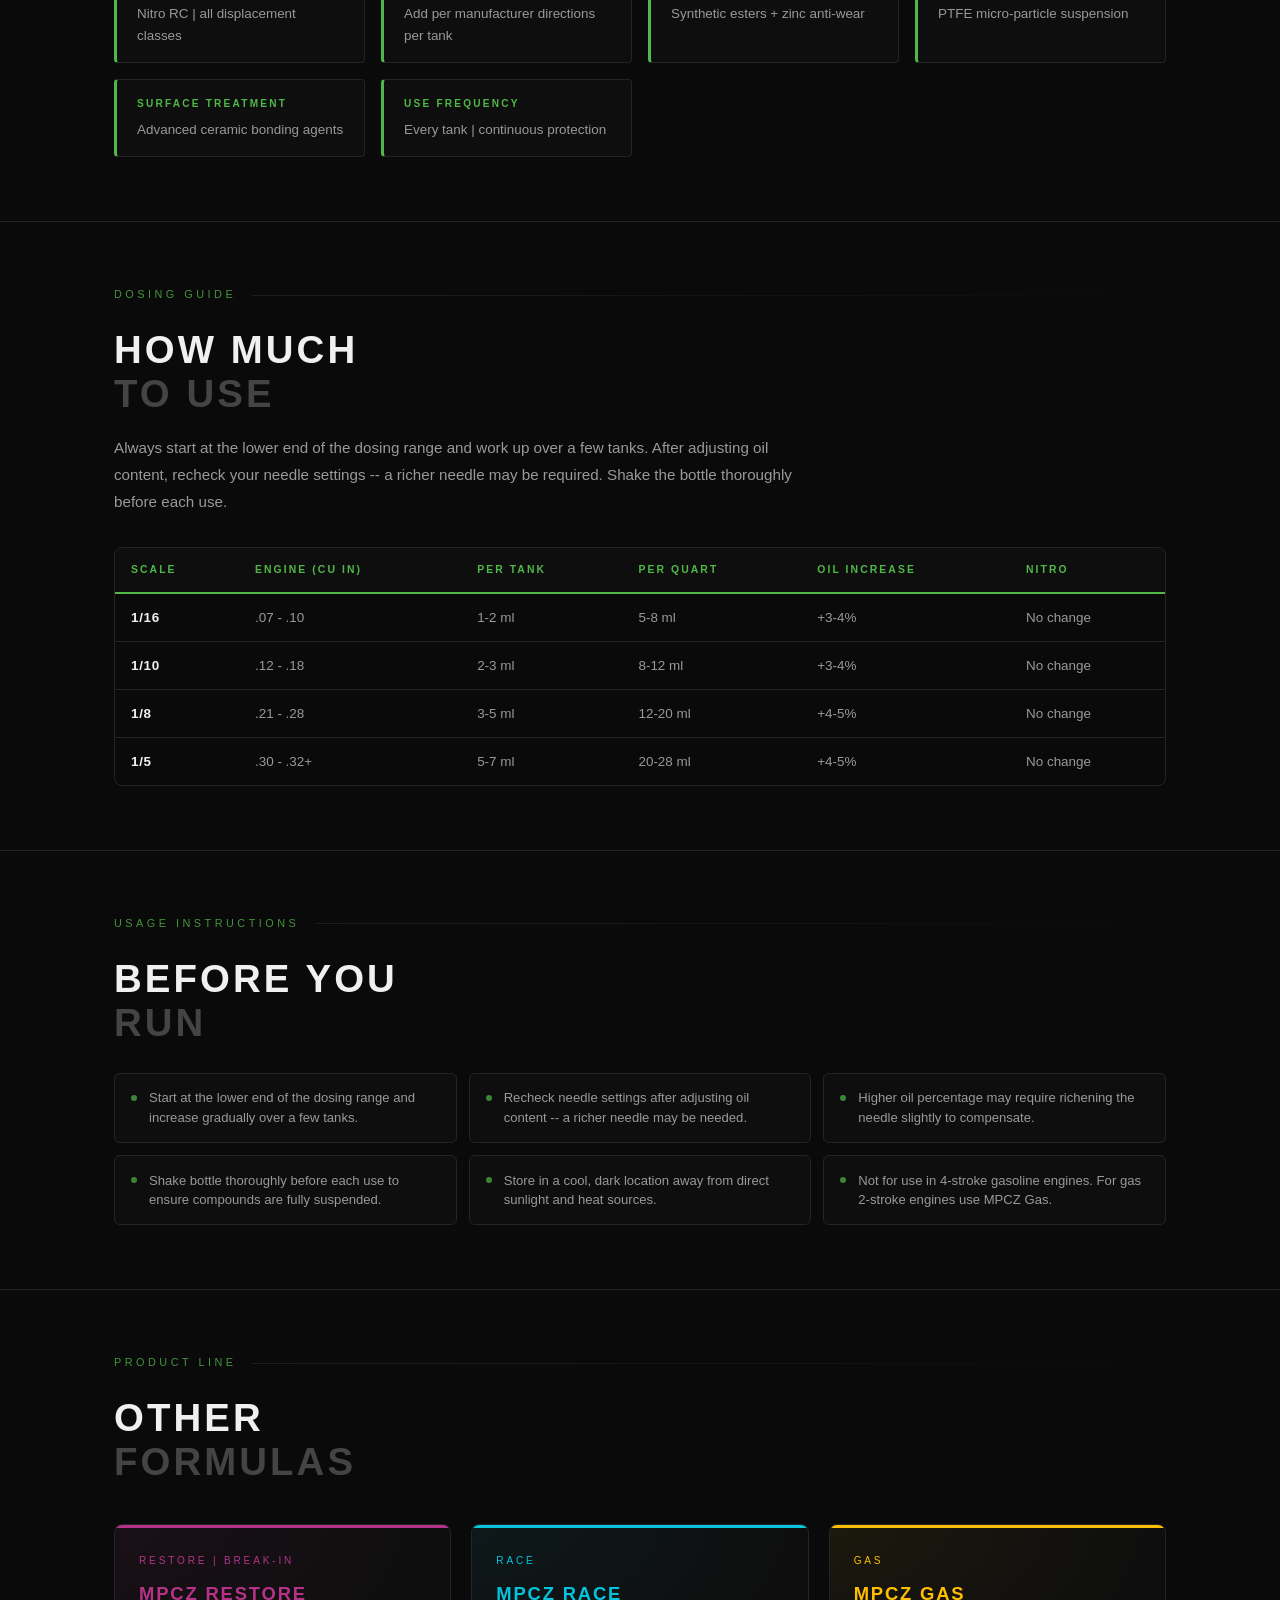
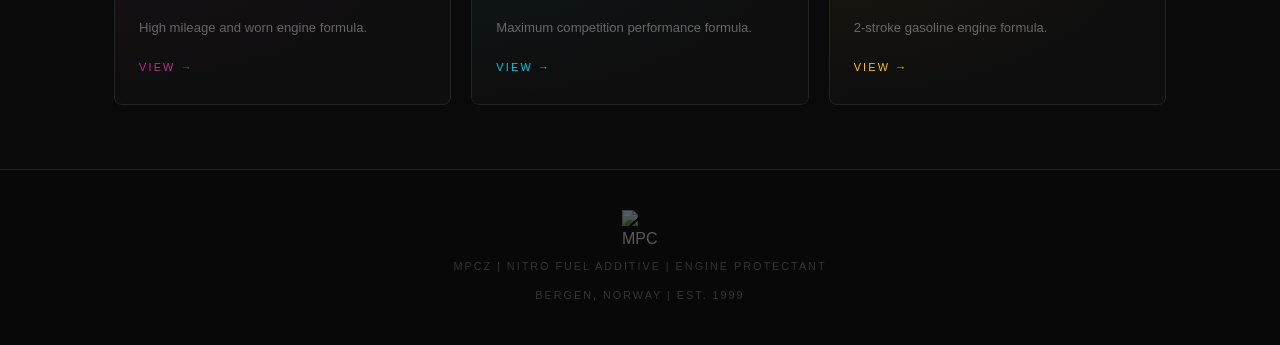
==== commit 028a00aa: "Add files via upload" ====
--- a/daily.html
+++ b/daily.html
@@ -39,6 +39,7 @@
       <div class="product-badge">Everyday Protection</div>
       <h1>MPCZ<br><span class="name">Daily</span></h1>
       <p class=”tagline”>The foundation of every healthy nitro engine. Consistent wear protection, stable film strength, and extended service intervals, run after run.</p>
+      <a class="buy-btn" href="https://buy.stripe.com/7sY5kvbF8ebj1EBgI79fW01" target="_blank" rel="noopener">Buy Now</a>
     </div>
     <div class="bottle-placeholder has-photo">
       <img src="dailyy.jpg" alt="MPCZ bottle photo">
@@ -191,3 +192,4 @@
 
 
 
+
--- a/style.css
+++ b/style.css
@@ -438,6 +438,29 @@
   line-height: 1.7;
 }
 
+/* BUY BUTTON */
+.buy-btn {
+  display: inline-flex;
+  align-items: center;
+  gap: 0.5rem;
+  margin-top: 2rem;
+  padding: 0.9rem 1.75rem;
+  background: var(--accent);
+  color: #0a0a0a;
+  font-size: 0.78rem;
+  font-weight: 800;
+  letter-spacing: 0.18em;
+  text-transform: uppercase;
+  text-decoration: none;
+  border-radius: 4px;
+  transition: transform 0.2s, box-shadow 0.2s;
+}
+.buy-btn:hover {
+  transform: translateY(-2px);
+  box-shadow: 0 8px 24px var(--page-accent-glow, rgba(255,255,255,0.15));
+}
+.buy-btn::after { content: '\2192'; font-size: 0.95rem; }
+
 /* BOTTLE PLACEHOLDER */
 .bottle-placeholder {
   aspect-ratio: 3/5;
@@ -509,16 +532,8 @@
   z-index: 1;
   width: 100%;
   height: 100%;
-  object-fit: cover;
-  display: block;
-}
-.bottle-placeholder.has-photo::after {
-  content: '';
-  position: absolute;
-  inset: 0;
-  z-index: 2;
-  background: linear-gradient(180deg, transparent 60%, rgba(0,0,0,0.55) 100%);
-  pointer-events: none;
+  object-fit: contain;
+  display: block;
 }
 
 /* Story / content photos */
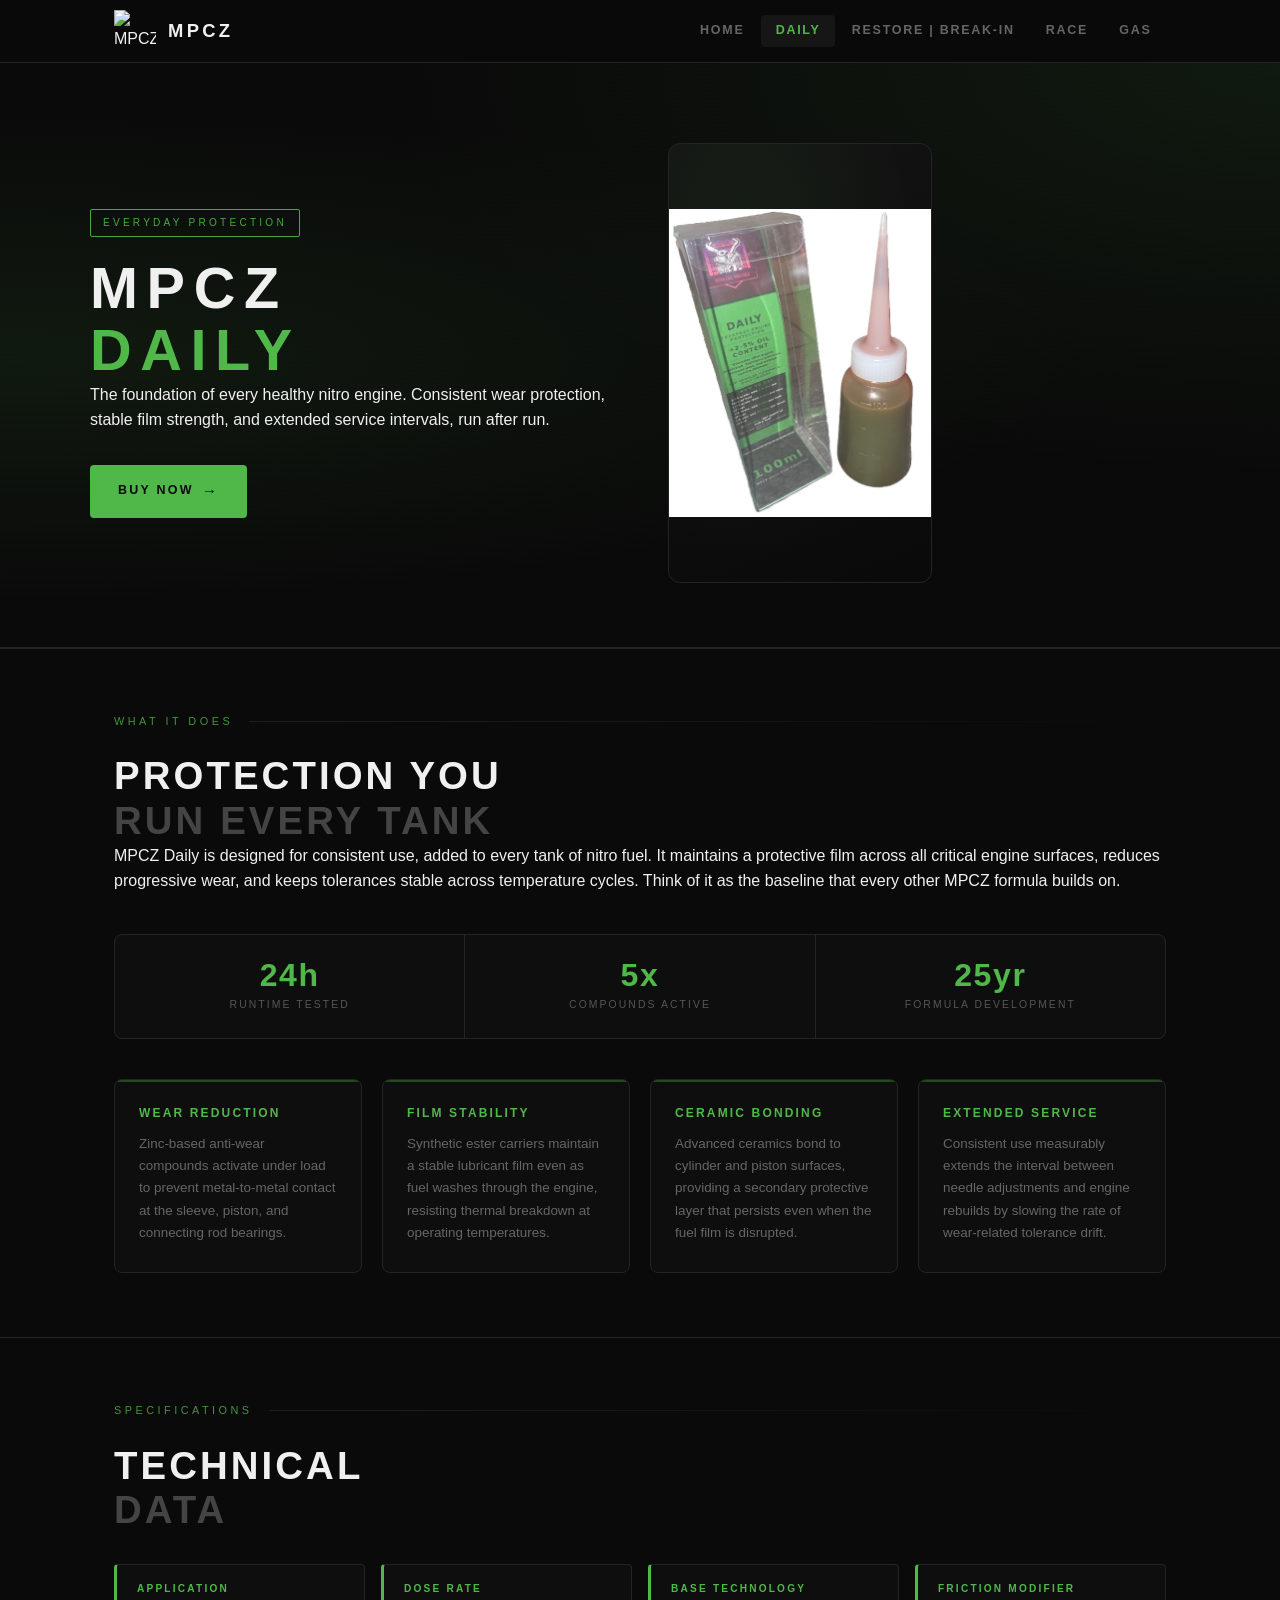
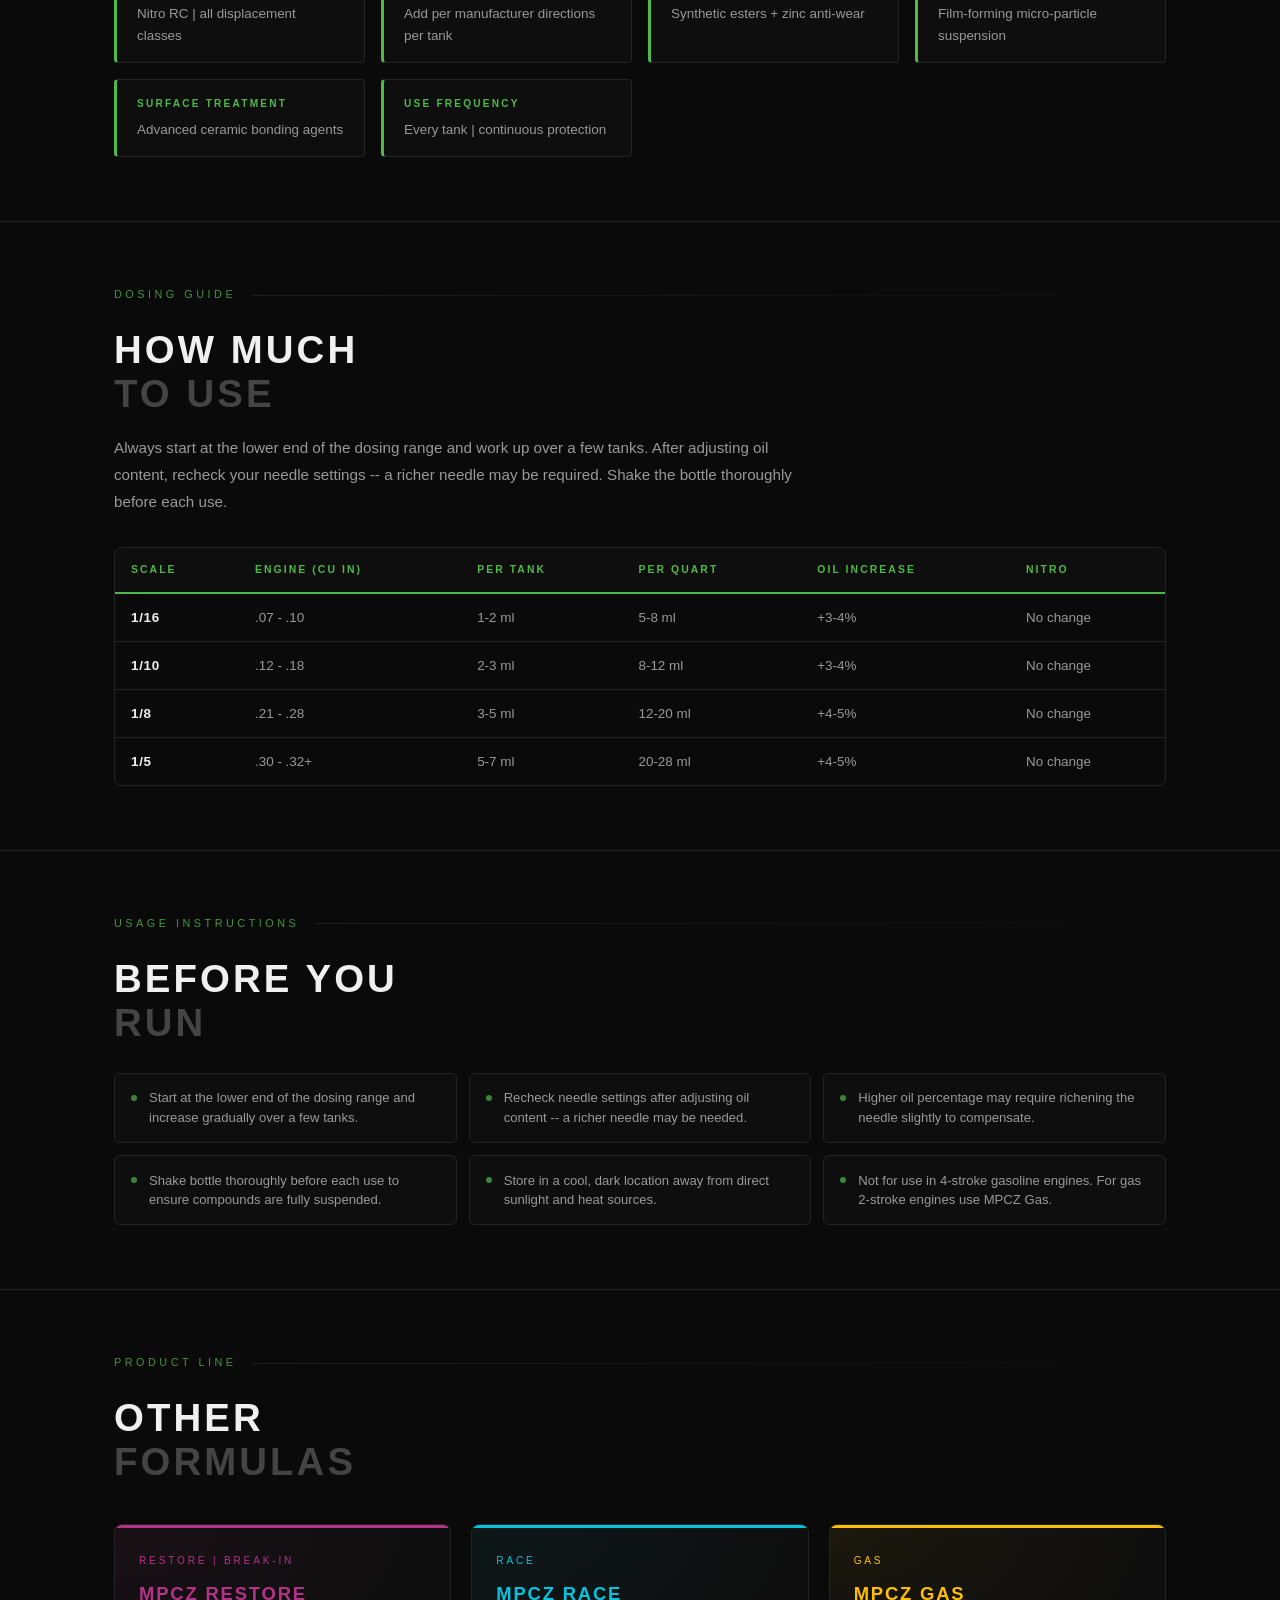
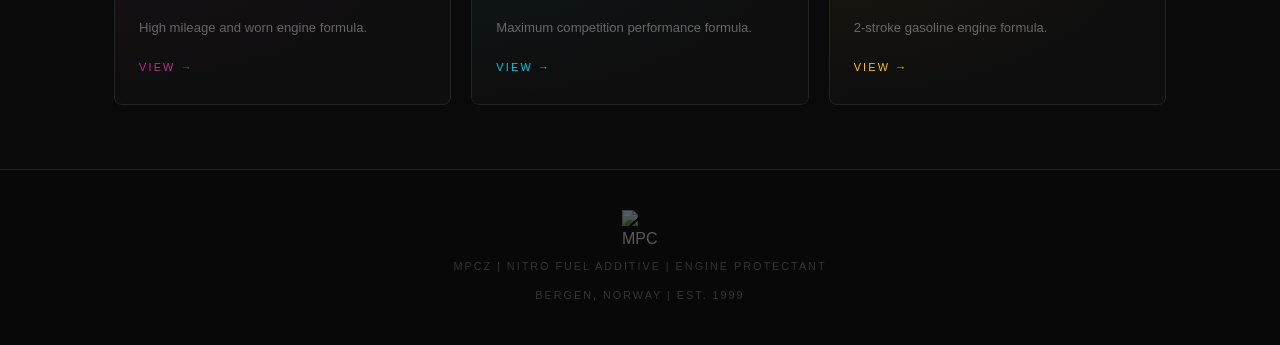
==== commit d93163fe: "Update daily.html" ====
--- a/daily.html
+++ b/daily.html
@@ -1,195 +1,195 @@
-﻿<!DOCTYPE html>
-<html lang="en">
-<head>
-  <meta charset="UTF-8">
-  <meta name="viewport" content="width=device-width, initial-scale=1.0">
-  <title>MPCZ Daily | Everyday Engine Protection</title>
-  <link rel="stylesheet" href="style.css">
-  <style>
-    :root {
-      --accent: #50B848;
-      --page-accent-glow: rgba(80,184,72,0.09);
-    }
-  </style>
-</head>
-<body>
-
-<nav>
-  <div class="nav-inner">
-    <a class="nav-logo" href="index.html">
-      <img src="logo.svg" alt="MPCZ Logo">
-      <span>MPCZ</span>
-    </a>
-    <button class="hamburger" aria-label="Menu" onclick="this.nextElementSibling.classList.toggle('open')">
-      <span></span><span></span><span></span>
-    </button>
-    <ul class="nav-links">
-      <li><a href="index.html">Home</a></li>
-      <li><a href="daily.html" class="active">Daily</a></li>
-      <li><a href="restore.html">Restore | Break-In</a></li>
-      <li><a href="race.html">Race</a></li>
-      <li><a href="gas.html">Gas</a></li>
-    </ul>
-  </div>
-</nav>
-
-<section class="product-hero">
-  <div class="product-hero-inner">
-    <div>
-      <div class="product-badge">Everyday Protection</div>
-      <h1>MPCZ<br><span class="name">Daily</span></h1>
-      <p class=”tagline”>The foundation of every healthy nitro engine. Consistent wear protection, stable film strength, and extended service intervals, run after run.</p>
-      <a class="buy-btn" href="https://buy.stripe.com/7sY5kvbF8ebj1EBgI79fW01" target="_blank" rel="noopener">Buy Now</a>
-    </div>
-    <div class="bottle-placeholder has-photo">
-      <img src="dailyy.jpg" alt="MPCZ bottle photo">
-    </div>
-  </div>
-</section>
-
-<hr class="divider">
-
-<div class="section">
-  <div class="section-title">What It Does</div>
-  <h2>Protection You<br><span class="dim">Run Every Tank</span></h2>
-  <p class=”body-text”>MPCZ Daily is designed for consistent use, added to every tank of nitro fuel. It maintains a protective film across all critical engine surfaces, reduces progressive wear, and keeps tolerances stable across temperature cycles. Think of it as the baseline that every other MPCZ formula builds on.</p>
-
-  <div class="stat-row">
-    <div class="stat-item">
-      <div class="num">24h</div>
-      <div class="label">Runtime Tested</div>
-    </div>
-    <div class="stat-item">
-      <div class="num">5x</div>
-      <div class="label">Compounds Active</div>
-    </div>
-    <div class="stat-item">
-      <div class="num">25yr</div>
-      <div class="label">Formula Development</div>
-    </div>
-  </div>
-
-  <div class="feature-grid" style="margin-top:2.5rem">
-    <div class="feature-item">
-      <h4>Wear Reduction</h4>
-      <p>Zinc-based anti-wear compounds activate under load to prevent metal-to-metal contact at the sleeve, piston, and connecting rod bearings.</p>
-    </div>
-    <div class="feature-item">
-      <h4>Film Stability</h4>
-      <p>Synthetic ester carriers maintain a stable lubricant film even as fuel washes through the engine, resisting thermal breakdown at operating temperatures.</p>
-    </div>
-    <div class="feature-item">
-      <h4>Ceramic Bonding</h4>
-      <p>Advanced ceramics bond to cylinder and piston surfaces, providing a secondary protective layer that persists even when the fuel film is disrupted.</p>
-    </div>
-    <div class="feature-item">
-      <h4>Extended Service</h4>
-      <p>Consistent use measurably extends the interval between needle adjustments and engine rebuilds by slowing the rate of wear-related tolerance drift.</p>
-    </div>
-  </div>
-</div>
-
-<hr class="divider">
-
-<div class="section">
-  <div class="section-title">Specifications</div>
-  <h2>Technical<br><span class="dim">Data</span></h2>
-  <ul class="specs-list">
-    <li><strong>Application</strong>Nitro RC | all displacement classes</li>
-    <li><strong>Dose Rate</strong>Add per manufacturer directions per tank</li>
-    <li><strong>Base Technology</strong>Synthetic esters + zinc anti-wear</li>
-    <li><strong>Friction Modifier</strong>PTFE micro-particle suspension</li>
-    <li><strong>Surface Treatment</strong>Advanced ceramic bonding agents</li>
-    <li><strong>Use Frequency</strong>Every tank | continuous protection</li>
-  </ul>
-</div>
-
-
-<hr class="divider">
-
-<!-- Dosing Guide -->
-<div class="section">
-  <div class="section-title">Dosing Guide</div>
-  <h2>How Much<br><span class="dim">To Use</span></h2>
-  <p class="body-text">Always start at the lower end of the dosing range and work up over a few tanks. After adjusting oil content, recheck your needle settings -- a richer needle may be required. Shake the bottle thoroughly before each use.</p>
-
-  <div class="dose-table-wrap">
-    <table class="dose-table">
-      <thead>
-        <tr>
-          <th>Scale</th>
-          <th>Engine (cu in)</th>
-          <th>Per Tank</th>
-          <th>Per Quart</th>
-          <th>Oil Increase</th>
-          <th>Nitro</th>
-        </tr>
-      </thead>
-      <tbody>
-        <tr><td>1/16</td><td>.07 - .10</td><td>1-2 ml</td><td>5-8 ml</td><td>+3-4%</td><td>No change</td></tr>
-        <tr><td>1/10</td><td>.12 - .18</td><td>2-3 ml</td><td>8-12 ml</td><td>+3-4%</td><td>No change</td></tr>
-        <tr><td>1/8</td><td>.21 - .28</td><td>3-5 ml</td><td>12-20 ml</td><td>+4-5%</td><td>No change</td></tr>
-        <tr><td>1/5</td><td>.30 - .32+</td><td>5-7 ml</td><td>20-28 ml</td><td>+4-5%</td><td>No change</td></tr>
-      </tbody>
-    </table>
-  </div>
-</div>
-
-<hr class="divider">
-
-<!-- Usage Notes -->
-<div class="section">
-  <div class="section-title">Usage Instructions</div>
-  <h2>Before You<br><span class="dim">Run</span></h2>
-  <div class="usage-grid">
-    <div class="usage-item">Start at the lower end of the dosing range and increase gradually over a few tanks.</div>
-    <div class="usage-item">Recheck needle settings after adjusting oil content -- a richer needle may be needed.</div>
-    <div class="usage-item">Higher oil percentage may require richening the needle slightly to compensate.</div>
-    <div class="usage-item">Shake bottle thoroughly before each use to ensure compounds are fully suspended.</div>
-    <div class="usage-item">Store in a cool, dark location away from direct sunlight and heat sources.</div>
-    <div class="usage-item">Not for use in 4-stroke gasoline engines. For gas 2-stroke engines use MPCZ Gas.</div>
-  </div>
-</div>
-
-<hr class="divider">
-
-<div class="section">
-  <div class="section-title">Product Line</div>
-  <h2>Other<br><span class="dim">Formulas</span></h2>
-  <div class="products-grid">
-    <a class="product-card" href="restore.html" style="--card-accent:#B53289;--card-accent-glow:rgba(181,50,137,0.07);--card-accent-shadow:rgba(181,50,137,0.2)">
-      <div class="product-tag">Restore | Break-In</div>
-      <h3>MPCZ Restore</h3>
-      <p>High mileage and worn engine formula.</p>
-      <div class="arrow">View &rarr;</div>
-    </a>
-    <a class="product-card" href="race.html" style="--card-accent:#05C3DD;--card-accent-glow:rgba(5,195,221,0.06);--card-accent-shadow:rgba(5,195,221,0.15)">
-      <div class="product-tag">Race</div>
-      <h3>MPCZ Race</h3>
-      <p>Maximum competition performance formula.</p>
-      <div class="arrow">View &rarr;</div>
-    </a>
-    <a class="product-card" href="gas.html" style="--card-accent:#FFBF00;--card-accent-glow:rgba(255,191,0,0.06);--card-accent-shadow:rgba(255,191,0,0.15)">
-      <div class="product-tag">Gas</div>
-      <h3>MPCZ Gas</h3>
-      <p>2-stroke gasoline engine formula.</p>
-      <div class="arrow">View &rarr;</div>
-    </a>
-  </div>
-</div>
-
-<footer>
-  <div class="f-inner">
-    <img src="logo.svg" alt="MPCZ">
-    <p>MPCZ | Nitro Fuel Additive | Engine Protectant</p>
-    <p>Bergen, Norway | Est. 1999</p>
-  </div>
-</footer>
-
-</body>
-</html>
-
-
-
+﻿<!DOCTYPE html>
+<html lang="en">
+<head>
+  <meta charset="UTF-8">
+  <meta name="viewport" content="width=device-width, initial-scale=1.0">
+  <title>MPCZ Daily | Everyday Engine Protection</title>
+  <link rel="stylesheet" href="style.css">
+  <style>
+    :root {
+      --accent: #50B848;
+      --page-accent-glow: rgba(80,184,72,0.09);
+    }
+  </style>
+</head>
+<body>
+
+<nav>
+  <div class="nav-inner">
+    <a class="nav-logo" href="index.html">
+      <img src="logo.svg" alt="MPCZ Logo">
+      <span>MPCZ</span>
+    </a>
+    <button class="hamburger" aria-label="Menu" onclick="this.nextElementSibling.classList.toggle('open')">
+      <span></span><span></span><span></span>
+    </button>
+    <ul class="nav-links">
+      <li><a href="index.html">Home</a></li>
+      <li><a href="daily.html" class="active">Daily</a></li>
+      <li><a href="restore.html">Restore | Break-In</a></li>
+      <li><a href="race.html">Race</a></li>
+      <li><a href="gas.html">Gas</a></li>
+    </ul>
+  </div>
+</nav>
+
+<section class="product-hero">
+  <div class="product-hero-inner">
+    <div>
+      <div class="product-badge">Everyday Protection</div>
+      <h1>MPCZ<br><span class="name">Daily</span></h1>
+      <p class=”tagline”>The foundation of every healthy nitro engine. Consistent wear protection, stable film strength, and extended service intervals, run after run.</p>
+      <a class="buy-btn" href="https://buy.stripe.com/7sY5kvbF8ebj1EBgI79fW01" target="_blank" rel="noopener">Buy Now</a>
+    </div>
+    <div class="bottle-placeholder has-photo">
+      <img src="dailyy.jpg" alt="MPCZ bottle photo">
+    </div>
+  </div>
+</section>
+
+<hr class="divider">
+
+<div class="section">
+  <div class="section-title">What It Does</div>
+  <h2>Protection You<br><span class="dim">Run Every Tank</span></h2>
+  <p class=”body-text”>MPCZ Daily is designed for consistent use, added to every tank of nitro fuel. It maintains a protective film across all critical engine surfaces, reduces progressive wear, and keeps tolerances stable across temperature cycles. Think of it as the baseline that every other MPCZ formula builds on.</p>
+
+  <div class="stat-row">
+    <div class="stat-item">
+      <div class="num">24h</div>
+      <div class="label">Runtime Tested</div>
+    </div>
+    <div class="stat-item">
+      <div class="num">5x</div>
+      <div class="label">Compounds Active</div>
+    </div>
+    <div class="stat-item">
+      <div class="num">25yr</div>
+      <div class="label">Formula Development</div>
+    </div>
+  </div>
+
+  <div class="feature-grid" style="margin-top:2.5rem">
+    <div class="feature-item">
+      <h4>Wear Reduction</h4>
+      <p>Zinc-based anti-wear compounds activate under load to prevent metal-to-metal contact at the sleeve, piston, and connecting rod bearings.</p>
+    </div>
+    <div class="feature-item">
+      <h4>Film Stability</h4>
+      <p>Synthetic ester carriers maintain a stable lubricant film even as fuel washes through the engine, resisting thermal breakdown at operating temperatures.</p>
+    </div>
+    <div class="feature-item">
+      <h4>Ceramic Bonding</h4>
+      <p>Advanced ceramics bond to cylinder and piston surfaces, providing a secondary protective layer that persists even when the fuel film is disrupted.</p>
+    </div>
+    <div class="feature-item">
+      <h4>Extended Service</h4>
+      <p>Consistent use measurably extends the interval between needle adjustments and engine rebuilds by slowing the rate of wear-related tolerance drift.</p>
+    </div>
+  </div>
+</div>
+
+<hr class="divider">
+
+<div class="section">
+  <div class="section-title">Specifications</div>
+  <h2>Technical<br><span class="dim">Data</span></h2>
+  <ul class="specs-list">
+    <li><strong>Application</strong>Nitro RC | all displacement classes</li>
+    <li><strong>Dose Rate</strong>Add per manufacturer directions per tank</li>
+    <li><strong>Base Technology</strong>Synthetic esters + zinc anti-wear</li>
+    <li><strong>Friction Modifier</strong>Film-forming micro-particle suspension</li>
+    <li><strong>Surface Treatment</strong>Advanced ceramic bonding agents</li>
+    <li><strong>Use Frequency</strong>Every tank | continuous protection</li>
+  </ul>
+</div>
 
 
+<hr class="divider">
+
+<!-- Dosing Guide -->
+<div class="section">
+  <div class="section-title">Dosing Guide</div>
+  <h2>How Much<br><span class="dim">To Use</span></h2>
+  <p class="body-text">Always start at the lower end of the dosing range and work up over a few tanks. After adjusting oil content, recheck your needle settings -- a richer needle may be required. Shake the bottle thoroughly before each use.</p>
+
+  <div class="dose-table-wrap">
+    <table class="dose-table">
+      <thead>
+        <tr>
+          <th>Scale</th>
+          <th>Engine (cu in)</th>
+          <th>Per Tank</th>
+          <th>Per Quart</th>
+          <th>Oil Increase</th>
+          <th>Nitro</th>
+        </tr>
+      </thead>
+      <tbody>
+        <tr><td>1/16</td><td>.07 - .10</td><td>1-2 ml</td><td>5-8 ml</td><td>+3-4%</td><td>No change</td></tr>
+        <tr><td>1/10</td><td>.12 - .18</td><td>2-3 ml</td><td>8-12 ml</td><td>+3-4%</td><td>No change</td></tr>
+        <tr><td>1/8</td><td>.21 - .28</td><td>3-5 ml</td><td>12-20 ml</td><td>+4-5%</td><td>No change</td></tr>
+        <tr><td>1/5</td><td>.30 - .32+</td><td>5-7 ml</td><td>20-28 ml</td><td>+4-5%</td><td>No change</td></tr>
+      </tbody>
+    </table>
+  </div>
+</div>
+
+<hr class="divider">
+
+<!-- Usage Notes -->
+<div class="section">
+  <div class="section-title">Usage Instructions</div>
+  <h2>Before You<br><span class="dim">Run</span></h2>
+  <div class="usage-grid">
+    <div class="usage-item">Start at the lower end of the dosing range and increase gradually over a few tanks.</div>
+    <div class="usage-item">Recheck needle settings after adjusting oil content -- a richer needle may be needed.</div>
+    <div class="usage-item">Higher oil percentage may require richening the needle slightly to compensate.</div>
+    <div class="usage-item">Shake bottle thoroughly before each use to ensure compounds are fully suspended.</div>
+    <div class="usage-item">Store in a cool, dark location away from direct sunlight and heat sources.</div>
+    <div class="usage-item">Not for use in 4-stroke gasoline engines. For gas 2-stroke engines use MPCZ Gas.</div>
+  </div>
+</div>
+
+<hr class="divider">
+
+<div class="section">
+  <div class="section-title">Product Line</div>
+  <h2>Other<br><span class="dim">Formulas</span></h2>
+  <div class="products-grid">
+    <a class="product-card" href="restore.html" style="--card-accent:#B53289;--card-accent-glow:rgba(181,50,137,0.07);--card-accent-shadow:rgba(181,50,137,0.2)">
+      <div class="product-tag">Restore | Break-In</div>
+      <h3>MPCZ Restore</h3>
+      <p>High mileage and worn engine formula.</p>
+      <div class="arrow">View &rarr;</div>
+    </a>
+    <a class="product-card" href="race.html" style="--card-accent:#05C3DD;--card-accent-glow:rgba(5,195,221,0.06);--card-accent-shadow:rgba(5,195,221,0.15)">
+      <div class="product-tag">Race</div>
+      <h3>MPCZ Race</h3>
+      <p>Maximum competition performance formula.</p>
+      <div class="arrow">View &rarr;</div>
+    </a>
+    <a class="product-card" href="gas.html" style="--card-accent:#FFBF00;--card-accent-glow:rgba(255,191,0,0.06);--card-accent-shadow:rgba(255,191,0,0.15)">
+      <div class="product-tag">Gas</div>
+      <h3>MPCZ Gas</h3>
+      <p>2-stroke gasoline engine formula.</p>
+      <div class="arrow">View &rarr;</div>
+    </a>
+  </div>
+</div>
+
+<footer>
+  <div class="f-inner">
+    <img src="logo.svg" alt="MPCZ">
+    <p>MPCZ | Nitro Fuel Additive | Engine Protectant</p>
+    <p>Bergen, Norway | Est. 1999</p>
+  </div>
+</footer>
+
+</body>
+</html>
+
+
+
+
+
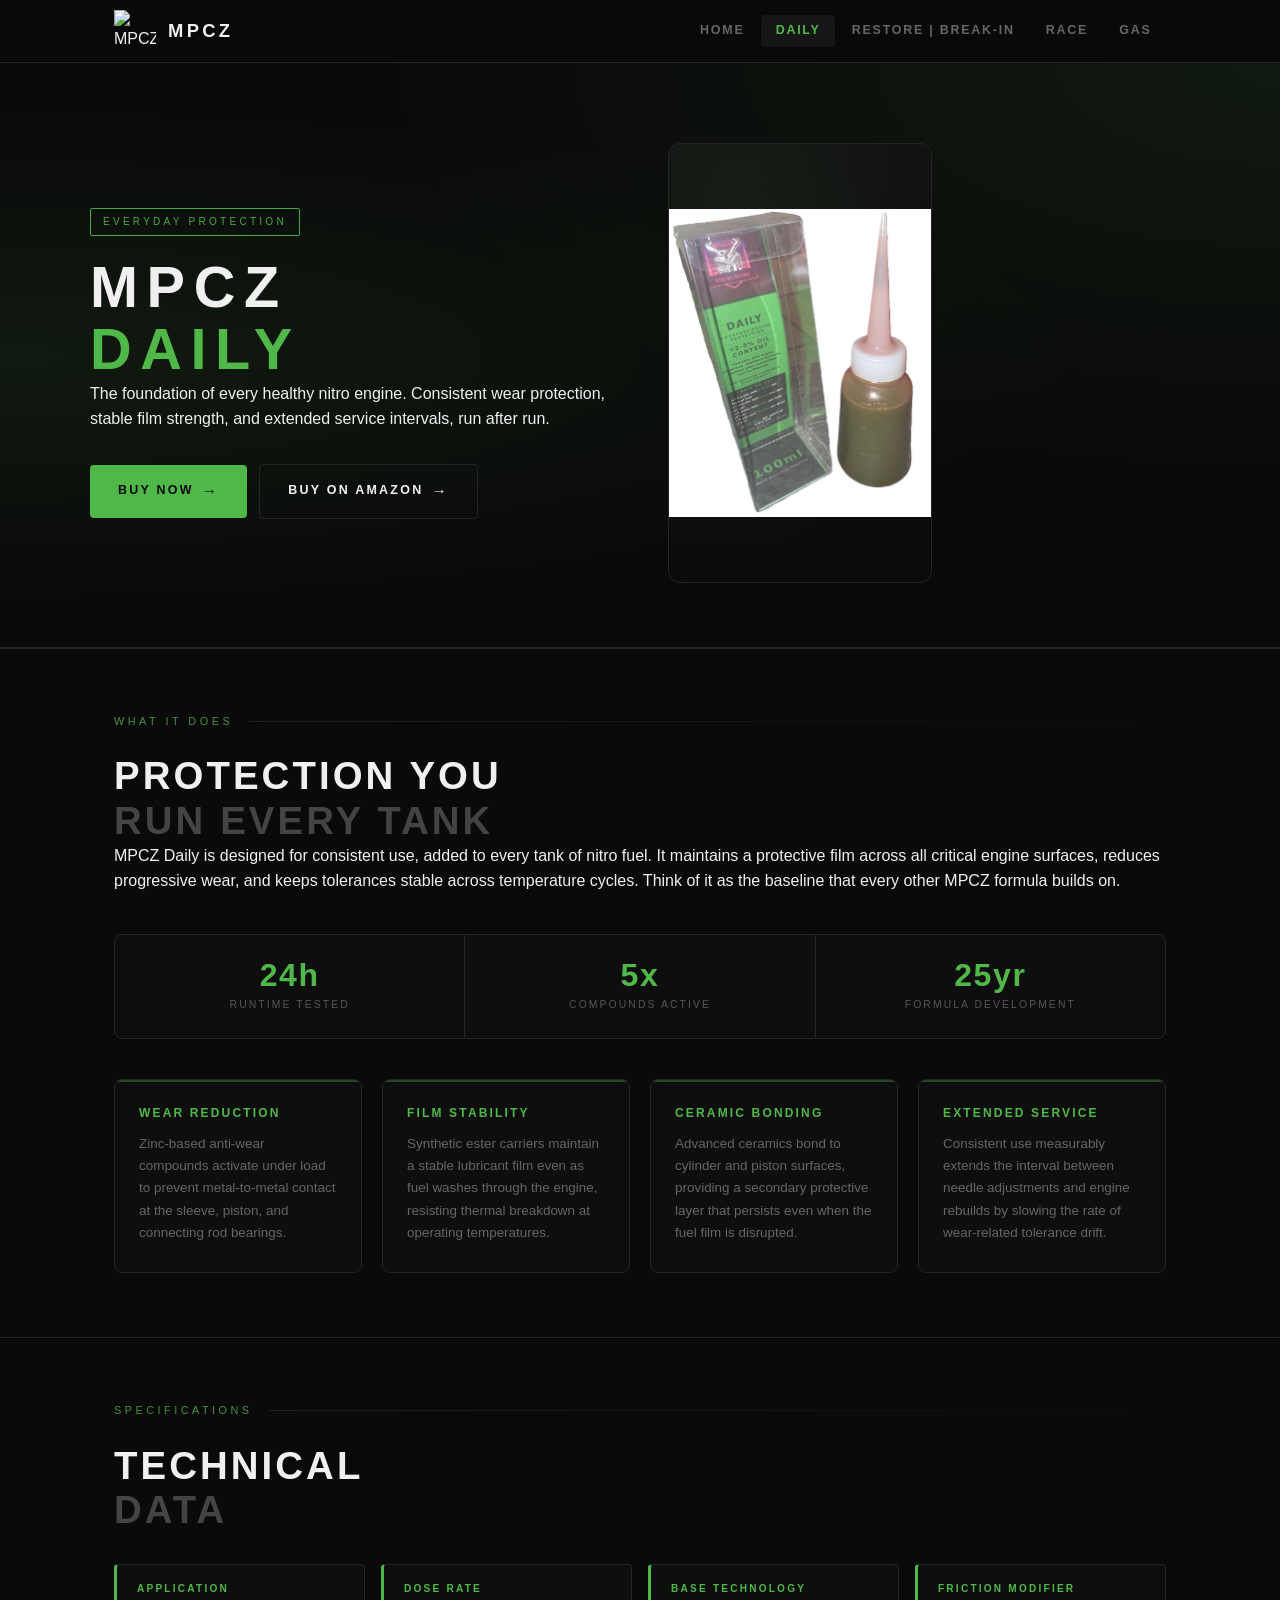
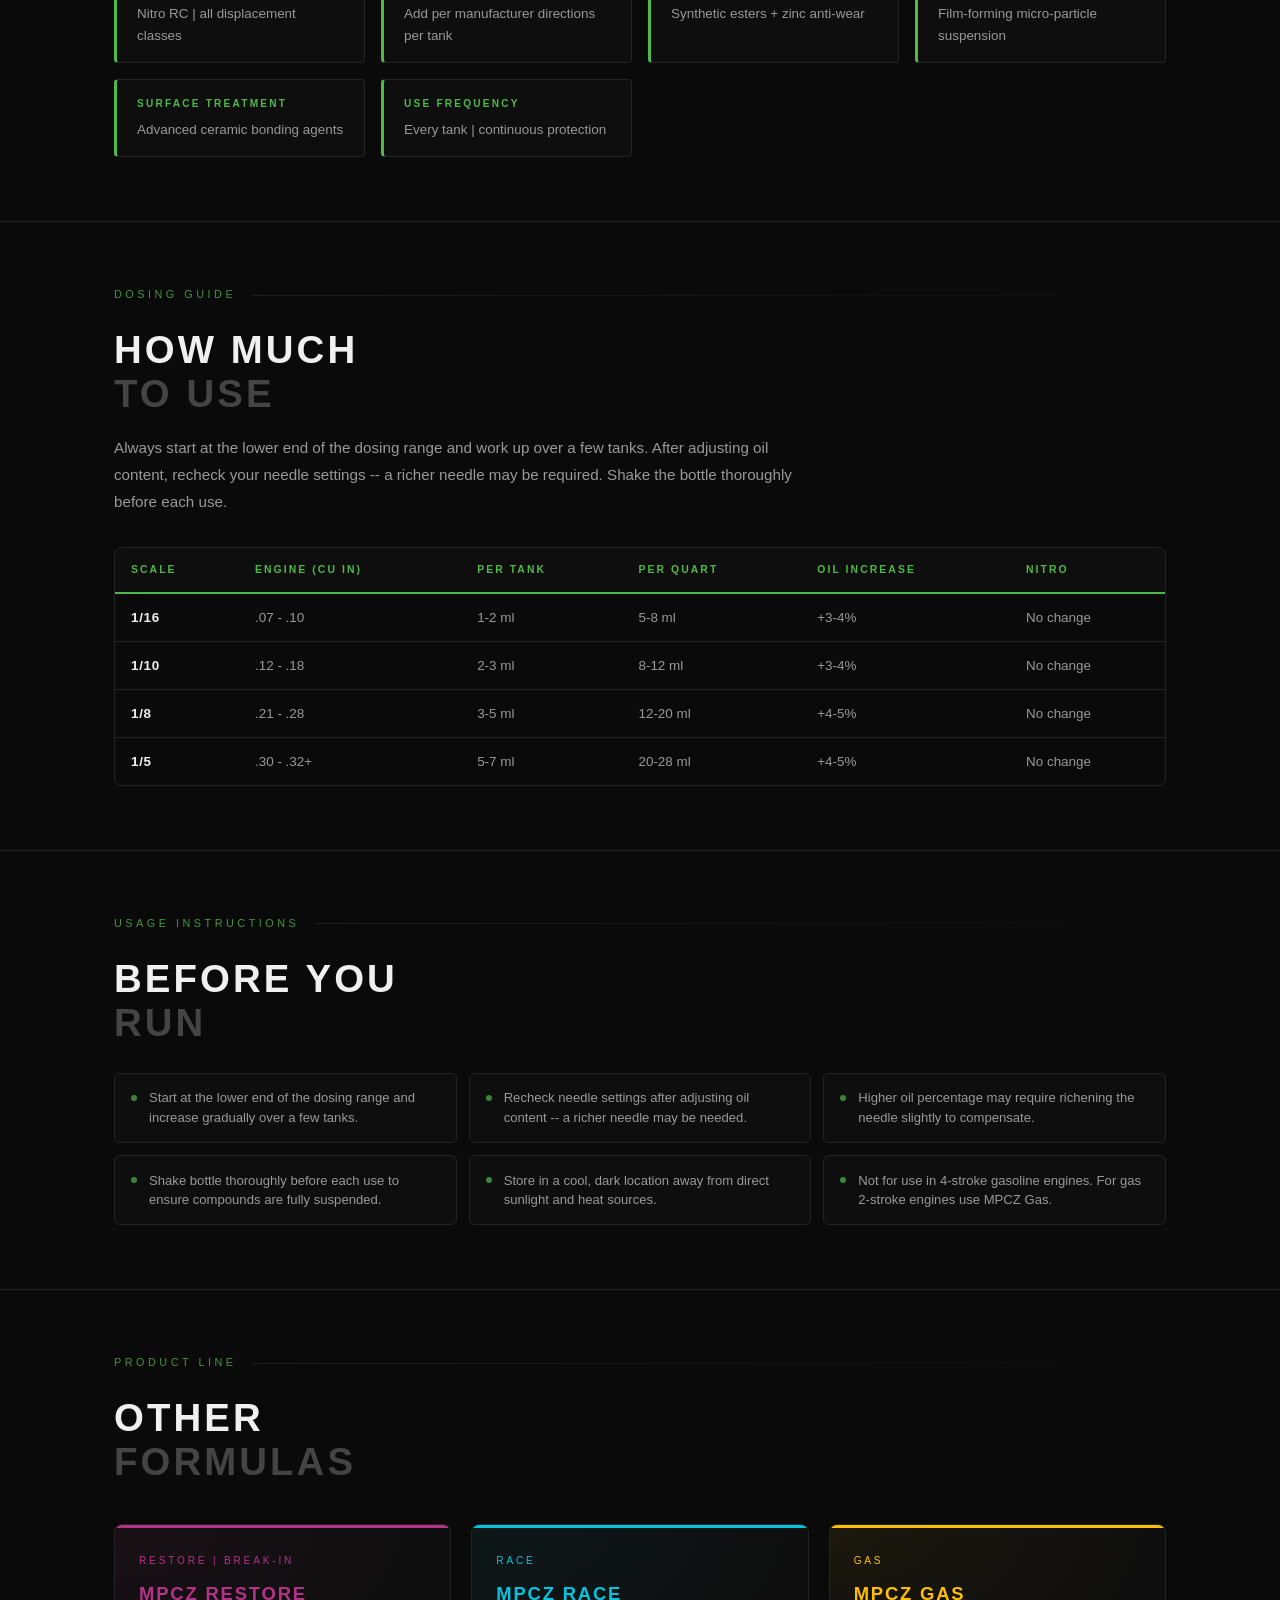
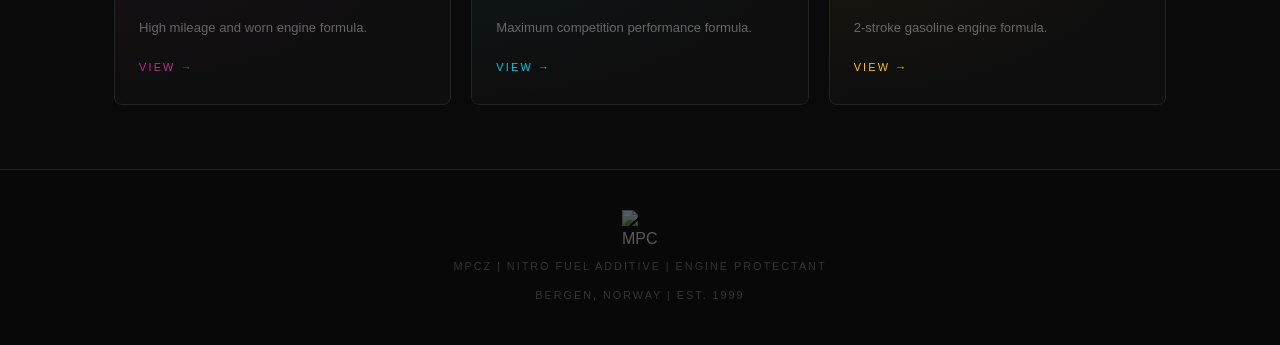
==== commit c087f855: "Add files via upload" ====
--- a/daily.html
+++ b/daily.html
@@ -1,195 +1,201 @@
-﻿<!DOCTYPE html>
-<html lang="en">
-<head>
-  <meta charset="UTF-8">
-  <meta name="viewport" content="width=device-width, initial-scale=1.0">
-  <title>MPCZ Daily | Everyday Engine Protection</title>
-  <link rel="stylesheet" href="style.css">
-  <style>
-    :root {
-      --accent: #50B848;
-      --page-accent-glow: rgba(80,184,72,0.09);
-    }
-  </style>
-</head>
-<body>
-
-<nav>
-  <div class="nav-inner">
-    <a class="nav-logo" href="index.html">
-      <img src="logo.svg" alt="MPCZ Logo">
-      <span>MPCZ</span>
-    </a>
-    <button class="hamburger" aria-label="Menu" onclick="this.nextElementSibling.classList.toggle('open')">
-      <span></span><span></span><span></span>
-    </button>
-    <ul class="nav-links">
-      <li><a href="index.html">Home</a></li>
-      <li><a href="daily.html" class="active">Daily</a></li>
-      <li><a href="restore.html">Restore | Break-In</a></li>
-      <li><a href="race.html">Race</a></li>
-      <li><a href="gas.html">Gas</a></li>
-    </ul>
-  </div>
-</nav>
-
-<section class="product-hero">
-  <div class="product-hero-inner">
-    <div>
-      <div class="product-badge">Everyday Protection</div>
-      <h1>MPCZ<br><span class="name">Daily</span></h1>
-      <p class=”tagline”>The foundation of every healthy nitro engine. Consistent wear protection, stable film strength, and extended service intervals, run after run.</p>
-      <a class="buy-btn" href="https://buy.stripe.com/7sY5kvbF8ebj1EBgI79fW01" target="_blank" rel="noopener">Buy Now</a>
-    </div>
-    <div class="bottle-placeholder has-photo">
-      <img src="dailyy.jpg" alt="MPCZ bottle photo">
-    </div>
-  </div>
-</section>
-
-<hr class="divider">
-
-<div class="section">
-  <div class="section-title">What It Does</div>
-  <h2>Protection You<br><span class="dim">Run Every Tank</span></h2>
-  <p class=”body-text”>MPCZ Daily is designed for consistent use, added to every tank of nitro fuel. It maintains a protective film across all critical engine surfaces, reduces progressive wear, and keeps tolerances stable across temperature cycles. Think of it as the baseline that every other MPCZ formula builds on.</p>
-
-  <div class="stat-row">
-    <div class="stat-item">
-      <div class="num">24h</div>
-      <div class="label">Runtime Tested</div>
-    </div>
-    <div class="stat-item">
-      <div class="num">5x</div>
-      <div class="label">Compounds Active</div>
-    </div>
-    <div class="stat-item">
-      <div class="num">25yr</div>
-      <div class="label">Formula Development</div>
-    </div>
-  </div>
-
-  <div class="feature-grid" style="margin-top:2.5rem">
-    <div class="feature-item">
-      <h4>Wear Reduction</h4>
-      <p>Zinc-based anti-wear compounds activate under load to prevent metal-to-metal contact at the sleeve, piston, and connecting rod bearings.</p>
-    </div>
-    <div class="feature-item">
-      <h4>Film Stability</h4>
-      <p>Synthetic ester carriers maintain a stable lubricant film even as fuel washes through the engine, resisting thermal breakdown at operating temperatures.</p>
-    </div>
-    <div class="feature-item">
-      <h4>Ceramic Bonding</h4>
-      <p>Advanced ceramics bond to cylinder and piston surfaces, providing a secondary protective layer that persists even when the fuel film is disrupted.</p>
-    </div>
-    <div class="feature-item">
-      <h4>Extended Service</h4>
-      <p>Consistent use measurably extends the interval between needle adjustments and engine rebuilds by slowing the rate of wear-related tolerance drift.</p>
-    </div>
-  </div>
-</div>
-
-<hr class="divider">
-
-<div class="section">
-  <div class="section-title">Specifications</div>
-  <h2>Technical<br><span class="dim">Data</span></h2>
-  <ul class="specs-list">
-    <li><strong>Application</strong>Nitro RC | all displacement classes</li>
-    <li><strong>Dose Rate</strong>Add per manufacturer directions per tank</li>
-    <li><strong>Base Technology</strong>Synthetic esters + zinc anti-wear</li>
-    <li><strong>Friction Modifier</strong>Film-forming micro-particle suspension</li>
-    <li><strong>Surface Treatment</strong>Advanced ceramic bonding agents</li>
-    <li><strong>Use Frequency</strong>Every tank | continuous protection</li>
-  </ul>
-</div>
-
-
-<hr class="divider">
-
-<!-- Dosing Guide -->
-<div class="section">
-  <div class="section-title">Dosing Guide</div>
-  <h2>How Much<br><span class="dim">To Use</span></h2>
-  <p class="body-text">Always start at the lower end of the dosing range and work up over a few tanks. After adjusting oil content, recheck your needle settings -- a richer needle may be required. Shake the bottle thoroughly before each use.</p>
-
-  <div class="dose-table-wrap">
-    <table class="dose-table">
-      <thead>
-        <tr>
-          <th>Scale</th>
-          <th>Engine (cu in)</th>
-          <th>Per Tank</th>
-          <th>Per Quart</th>
-          <th>Oil Increase</th>
-          <th>Nitro</th>
-        </tr>
-      </thead>
-      <tbody>
-        <tr><td>1/16</td><td>.07 - .10</td><td>1-2 ml</td><td>5-8 ml</td><td>+3-4%</td><td>No change</td></tr>
-        <tr><td>1/10</td><td>.12 - .18</td><td>2-3 ml</td><td>8-12 ml</td><td>+3-4%</td><td>No change</td></tr>
-        <tr><td>1/8</td><td>.21 - .28</td><td>3-5 ml</td><td>12-20 ml</td><td>+4-5%</td><td>No change</td></tr>
-        <tr><td>1/5</td><td>.30 - .32+</td><td>5-7 ml</td><td>20-28 ml</td><td>+4-5%</td><td>No change</td></tr>
-      </tbody>
-    </table>
-  </div>
-</div>
-
-<hr class="divider">
-
-<!-- Usage Notes -->
-<div class="section">
-  <div class="section-title">Usage Instructions</div>
-  <h2>Before You<br><span class="dim">Run</span></h2>
-  <div class="usage-grid">
-    <div class="usage-item">Start at the lower end of the dosing range and increase gradually over a few tanks.</div>
-    <div class="usage-item">Recheck needle settings after adjusting oil content -- a richer needle may be needed.</div>
-    <div class="usage-item">Higher oil percentage may require richening the needle slightly to compensate.</div>
-    <div class="usage-item">Shake bottle thoroughly before each use to ensure compounds are fully suspended.</div>
-    <div class="usage-item">Store in a cool, dark location away from direct sunlight and heat sources.</div>
-    <div class="usage-item">Not for use in 4-stroke gasoline engines. For gas 2-stroke engines use MPCZ Gas.</div>
-  </div>
-</div>
-
-<hr class="divider">
-
-<div class="section">
-  <div class="section-title">Product Line</div>
-  <h2>Other<br><span class="dim">Formulas</span></h2>
-  <div class="products-grid">
-    <a class="product-card" href="restore.html" style="--card-accent:#B53289;--card-accent-glow:rgba(181,50,137,0.07);--card-accent-shadow:rgba(181,50,137,0.2)">
-      <div class="product-tag">Restore | Break-In</div>
-      <h3>MPCZ Restore</h3>
-      <p>High mileage and worn engine formula.</p>
-      <div class="arrow">View &rarr;</div>
-    </a>
-    <a class="product-card" href="race.html" style="--card-accent:#05C3DD;--card-accent-glow:rgba(5,195,221,0.06);--card-accent-shadow:rgba(5,195,221,0.15)">
-      <div class="product-tag">Race</div>
-      <h3>MPCZ Race</h3>
-      <p>Maximum competition performance formula.</p>
-      <div class="arrow">View &rarr;</div>
-    </a>
-    <a class="product-card" href="gas.html" style="--card-accent:#FFBF00;--card-accent-glow:rgba(255,191,0,0.06);--card-accent-shadow:rgba(255,191,0,0.15)">
-      <div class="product-tag">Gas</div>
-      <h3>MPCZ Gas</h3>
-      <p>2-stroke gasoline engine formula.</p>
-      <div class="arrow">View &rarr;</div>
-    </a>
-  </div>
-</div>
-
-<footer>
-  <div class="f-inner">
-    <img src="logo.svg" alt="MPCZ">
-    <p>MPCZ | Nitro Fuel Additive | Engine Protectant</p>
-    <p>Bergen, Norway | Est. 1999</p>
-  </div>
-</footer>
-
-</body>
-</html>
-
-
-
-
-
+﻿<!DOCTYPE html>
+<html lang="en">
+<head>
+  <meta charset="UTF-8">
+  <meta name="viewport" content="width=device-width, initial-scale=1.0">
+  <title>MPCZ Daily | Everyday Engine Protection</title>
+  <link rel="stylesheet" href="style.css">
+  <style>
+    :root {
+      --accent: #50B848;
+      --page-accent-glow: rgba(80,184,72,0.09);
+    }
+  </style>
+</head>
+<body>
+
+<nav>
+  <div class="nav-inner">
+    <a class="nav-logo" href="index.html">
+      <img src="logo.svg" alt="MPCZ Logo">
+      <span>MPCZ</span>
+    </a>
+    <button class="hamburger" aria-label="Menu" onclick="this.nextElementSibling.classList.toggle('open')">
+      <span></span><span></span><span></span>
+    </button>
+    <ul class="nav-links">
+      <li><a href="index.html">Home</a></li>
+      <li><a href="daily.html" class="active">Daily</a></li>
+      <li><a href="restore.html">Restore | Break-In</a></li>
+      <li><a href="race.html">Race</a></li>
+      <li><a href="gas.html">Gas</a></li>
+    </ul>
+  </div>
+</nav>
+
+<section class="product-hero">
+  <div class="product-hero-inner">
+    <div>
+      <div class="product-badge">Everyday Protection</div>
+      <h1>MPCZ<br><span class="name">Daily</span></h1>
+      <p class=”tagline”>The foundation of every healthy nitro engine. Consistent wear protection, stable film strength, and extended service intervals, run after run.</p>
+      <div class="buy-row">
+        <a class="buy-btn" href="https://buy.stripe.com/7sY5kvbF8ebj1EBgI79fW01" target="_blank" rel="noopener">Buy Now</a>
+        <a class="amazon-btn" href="https://www.amazon.com/dp/B0H6CSR4KS" target="_blank" rel="noopener">Buy on Amazon</a>
+      </div>
+    </div>
+    <div class="bottle-placeholder has-photo">
+      <img src="dailyy.jpg" alt="MPCZ bottle photo">
+    </div>
+  </div>
+</section>
+
+<hr class="divider">
+
+<div class="section">
+  <div class="section-title">What It Does</div>
+  <h2>Protection You<br><span class="dim">Run Every Tank</span></h2>
+  <p class=”body-text”>MPCZ Daily is designed for consistent use, added to every tank of nitro fuel. It maintains a protective film across all critical engine surfaces, reduces progressive wear, and keeps tolerances stable across temperature cycles. Think of it as the baseline that every other MPCZ formula builds on.</p>
+
+  <div class="stat-row">
+    <div class="stat-item">
+      <div class="num">24h</div>
+      <div class="label">Runtime Tested</div>
+    </div>
+    <div class="stat-item">
+      <div class="num">5x</div>
+      <div class="label">Compounds Active</div>
+    </div>
+    <div class="stat-item">
+      <div class="num">25yr</div>
+      <div class="label">Formula Development</div>
+    </div>
+  </div>
+
+  <div class="feature-grid" style="margin-top:2.5rem">
+    <div class="feature-item">
+      <h4>Wear Reduction</h4>
+      <p>Zinc-based anti-wear compounds activate under load to prevent metal-to-metal contact at the sleeve, piston, and connecting rod bearings.</p>
+    </div>
+    <div class="feature-item">
+      <h4>Film Stability</h4>
+      <p>Synthetic ester carriers maintain a stable lubricant film even as fuel washes through the engine, resisting thermal breakdown at operating temperatures.</p>
+    </div>
+    <div class="feature-item">
+      <h4>Ceramic Bonding</h4>
+      <p>Advanced ceramics bond to cylinder and piston surfaces, providing a secondary protective layer that persists even when the fuel film is disrupted.</p>
+    </div>
+    <div class="feature-item">
+      <h4>Extended Service</h4>
+      <p>Consistent use measurably extends the interval between needle adjustments and engine rebuilds by slowing the rate of wear-related tolerance drift.</p>
+    </div>
+  </div>
+</div>
+
+<hr class="divider">
+
+<div class="section">
+  <div class="section-title">Specifications</div>
+  <h2>Technical<br><span class="dim">Data</span></h2>
+  <ul class="specs-list">
+    <li><strong>Application</strong>Nitro RC | all displacement classes</li>
+    <li><strong>Dose Rate</strong>Add per manufacturer directions per tank</li>
+    <li><strong>Base Technology</strong>Synthetic esters + zinc anti-wear</li>
+    <li><strong>Friction Modifier</strong>Film-forming micro-particle suspension</li>
+    <li><strong>Surface Treatment</strong>Advanced ceramic bonding agents</li>
+    <li><strong>Use Frequency</strong>Every tank | continuous protection</li>
+  </ul>
+</div>
+
+
+<hr class="divider">
+
+<!-- Dosing Guide -->
+<div class="section">
+  <div class="section-title">Dosing Guide</div>
+  <h2>How Much<br><span class="dim">To Use</span></h2>
+  <p class="body-text">Always start at the lower end of the dosing range and work up over a few tanks. After adjusting oil content, recheck your needle settings -- a richer needle may be required. Shake the bottle thoroughly before each use.</p>
+
+  <div class="dose-table-wrap">
+    <table class="dose-table">
+      <thead>
+        <tr>
+          <th>Scale</th>
+          <th>Engine (cu in)</th>
+          <th>Per Tank</th>
+          <th>Per Quart</th>
+          <th>Oil Increase</th>
+          <th>Nitro</th>
+        </tr>
+      </thead>
+      <tbody>
+        <tr><td>1/16</td><td>.07 - .10</td><td>1-2 ml</td><td>5-8 ml</td><td>+3-4%</td><td>No change</td></tr>
+        <tr><td>1/10</td><td>.12 - .18</td><td>2-3 ml</td><td>8-12 ml</td><td>+3-4%</td><td>No change</td></tr>
+        <tr><td>1/8</td><td>.21 - .28</td><td>3-5 ml</td><td>12-20 ml</td><td>+4-5%</td><td>No change</td></tr>
+        <tr><td>1/5</td><td>.30 - .32+</td><td>5-7 ml</td><td>20-28 ml</td><td>+4-5%</td><td>No change</td></tr>
+      </tbody>
+    </table>
+  </div>
+</div>
+
+<hr class="divider">
+
+<!-- Usage Notes -->
+<div class="section">
+  <div class="section-title">Usage Instructions</div>
+  <h2>Before You<br><span class="dim">Run</span></h2>
+  <div class="usage-grid">
+    <div class="usage-item">Start at the lower end of the dosing range and increase gradually over a few tanks.</div>
+    <div class="usage-item">Recheck needle settings after adjusting oil content -- a richer needle may be needed.</div>
+    <div class="usage-item">Higher oil percentage may require richening the needle slightly to compensate.</div>
+    <div class="usage-item">Shake bottle thoroughly before each use to ensure compounds are fully suspended.</div>
+    <div class="usage-item">Store in a cool, dark location away from direct sunlight and heat sources.</div>
+    <div class="usage-item">Not for use in 4-stroke gasoline engines. For gas 2-stroke engines use MPCZ Gas.</div>
+  </div>
+</div>
+
+<hr class="divider">
+
+<div class="section">
+  <div class="section-title">Product Line</div>
+  <h2>Other<br><span class="dim">Formulas</span></h2>
+  <div class="products-grid">
+    <a class="product-card" href="restore.html" style="--card-accent:#B53289;--card-accent-glow:rgba(181,50,137,0.07);--card-accent-shadow:rgba(181,50,137,0.2)">
+      <div class="product-tag">Restore | Break-In</div>
+      <h3>MPCZ Restore</h3>
+      <p>High mileage and worn engine formula.</p>
+      <div class="arrow">View &rarr;</div>
+    </a>
+    <a class="product-card" href="race.html" style="--card-accent:#05C3DD;--card-accent-glow:rgba(5,195,221,0.06);--card-accent-shadow:rgba(5,195,221,0.15)">
+      <div class="product-tag">Race</div>
+      <h3>MPCZ Race</h3>
+      <p>Maximum competition performance formula.</p>
+      <div class="arrow">View &rarr;</div>
+    </a>
+    <a class="product-card" href="gas.html" style="--card-accent:#FFBF00;--card-accent-glow:rgba(255,191,0,0.06);--card-accent-shadow:rgba(255,191,0,0.15)">
+      <div class="product-tag">Gas</div>
+      <h3>MPCZ Gas</h3>
+      <p>2-stroke gasoline engine formula.</p>
+      <div class="arrow">View &rarr;</div>
+    </a>
+  </div>
+</div>
+
+<footer>
+  <div class="f-inner">
+    <img src="logo.svg" alt="MPCZ">
+    <p>MPCZ | Nitro Fuel Additive | Engine Protectant</p>
+    <p>Bergen, Norway | Est. 1999</p>
+  </div>
+</footer>
+
+</body>
+</html>
+
+
+
+
+
+
+
+
--- a/style.css
+++ b/style.css
@@ -460,6 +460,35 @@
   box-shadow: 0 8px 24px var(--page-accent-glow, rgba(255,255,255,0.15));
 }
 .buy-btn::after { content: '\2192'; font-size: 0.95rem; }
+
+.buy-row {
+  display: flex;
+  flex-wrap: wrap;
+  gap: 0.75rem;
+  align-items: center;
+}
+.amazon-btn {
+  display: inline-flex;
+  align-items: center;
+  gap: 0.5rem;
+  margin-top: 2rem;
+  padding: 0.9rem 1.75rem;
+  background: transparent;
+  color: var(--text);
+  border: 1px solid var(--border);
+  font-size: 0.78rem;
+  font-weight: 800;
+  letter-spacing: 0.18em;
+  text-transform: uppercase;
+  text-decoration: none;
+  border-radius: 4px;
+  transition: transform 0.2s, border-color 0.2s;
+}
+.amazon-btn:hover {
+  transform: translateY(-2px);
+  border-color: var(--accent);
+}
+.amazon-btn::after { content: '\2192'; font-size: 0.95rem; }
 
 /* BOTTLE PLACEHOLDER */
 .bottle-placeholder {
